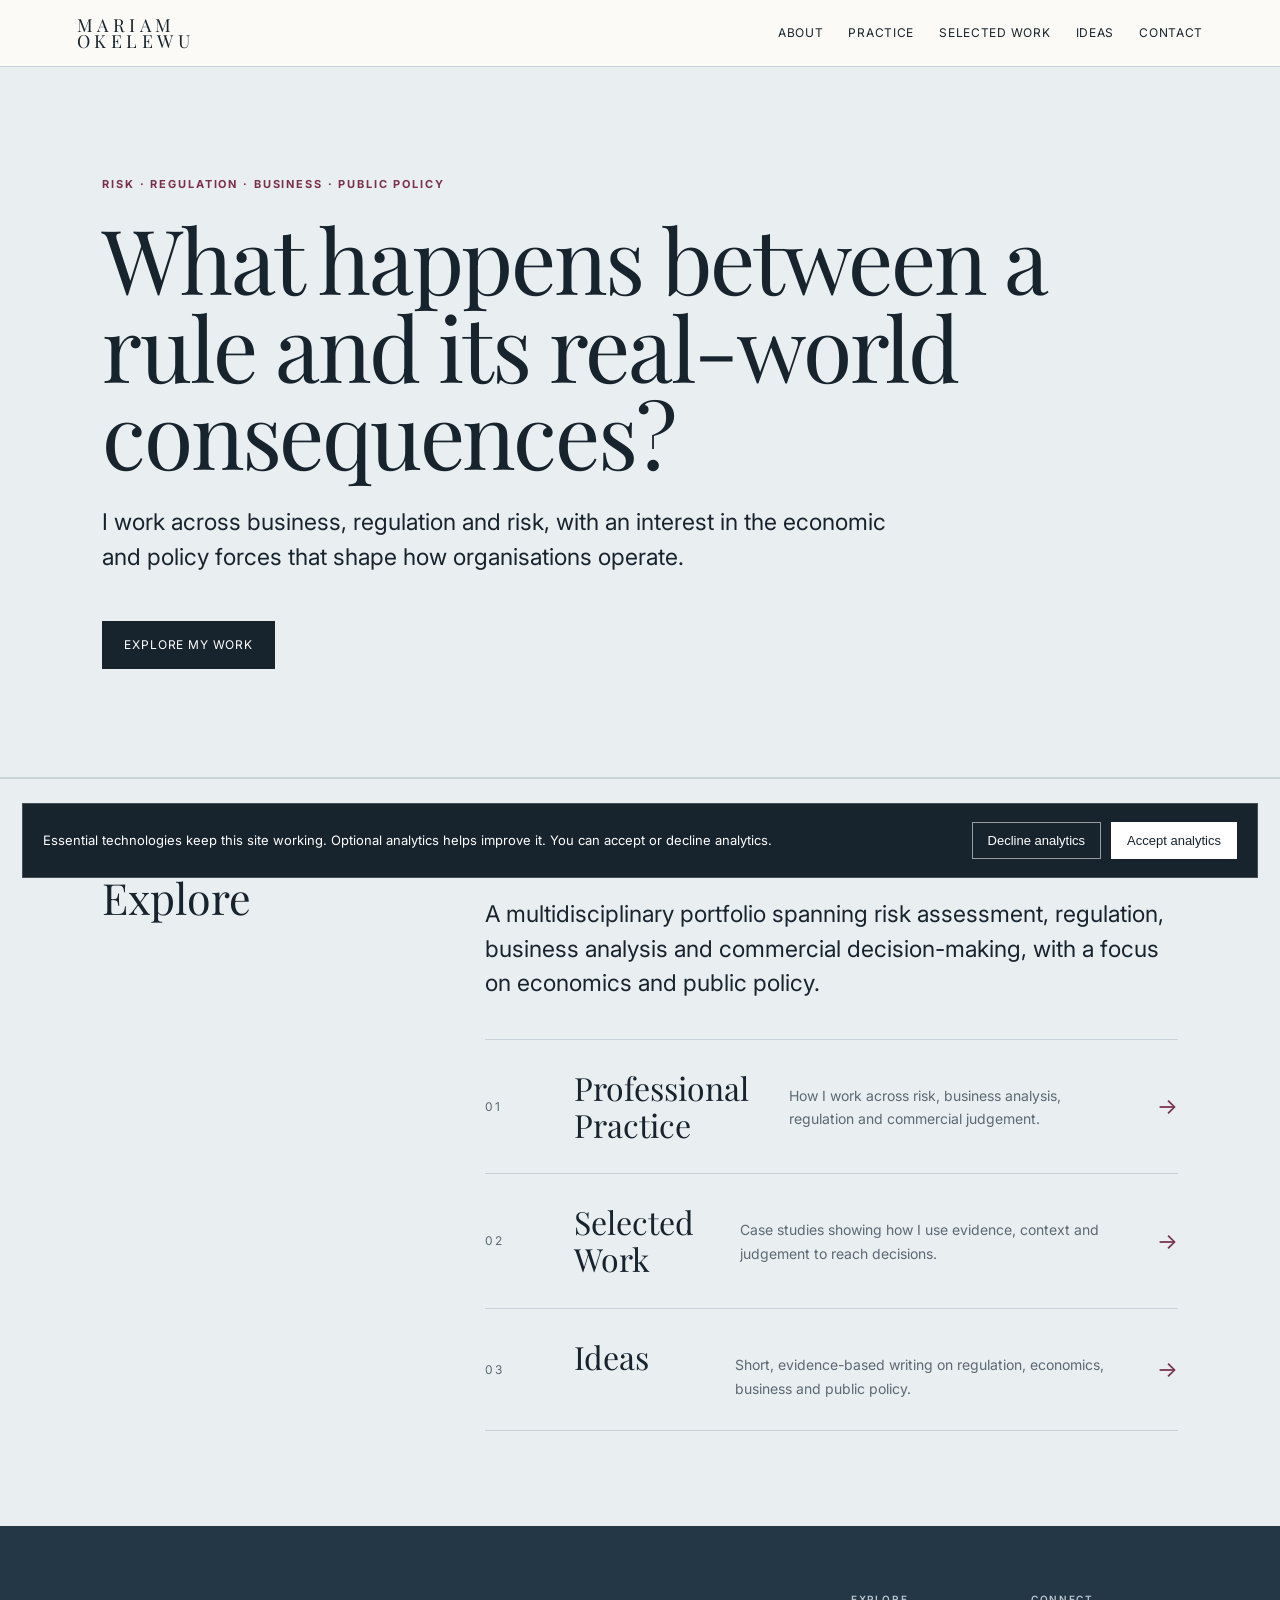
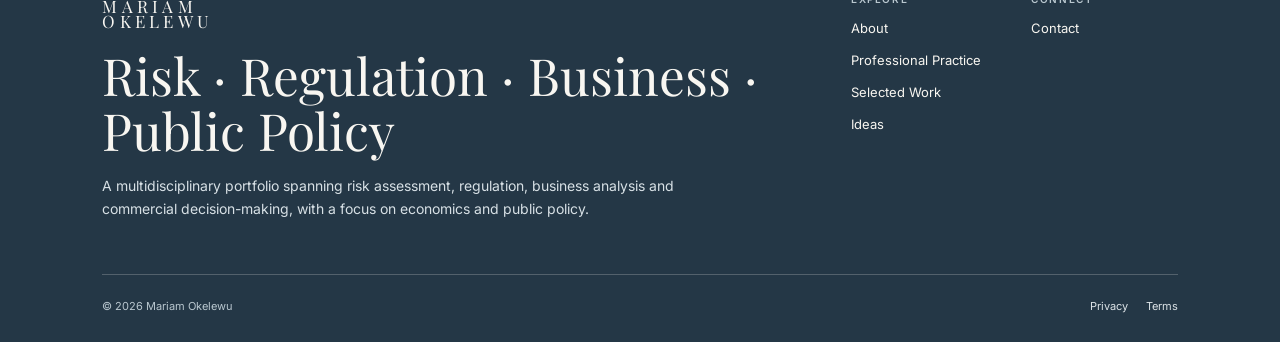
==== index.html @ d3489556 "Add files via upload" ====
<!doctype html><html lang="en"><head><meta charset="utf-8"><meta name="viewport" content="width=device-width,initial-scale=1"><title>Mariam Okelewu — Risk · Regulation · Business · Public Policy</title><meta name="description" content="Professional portfolio across risk, regulation, business analysis and public policy."><meta property="og:title" content="Mariam Okelewu — Risk · Regulation · Business · Public Policy"><meta property="og:description" content="Professional portfolio across risk, regulation, business analysis and public policy."><meta name="twitter:card" content="summary"><link rel="icon" href="favicon.svg" type="image/svg+xml"><link rel="preconnect" href="https://fonts.googleapis.com"><link rel="preconnect" href="https://fonts.gstatic.com" crossorigin><link href="https://fonts.googleapis.com/css2?family=Inter:wght@400;500;600;700&family=Playfair+Display:wght@400;500&display=swap" rel="stylesheet"><link rel="stylesheet" href="styles.css?v=5.2.3"></head><body><nav class="nav"><a class="logo" href="index.html">MARIAM OKELEWU</a><button class="menu-toggle" type="button" aria-expanded="false" aria-controls="site-menu">Menu</button><div class="links" id="site-menu"><a href="about.html">About</a><a href="practice.html">Practice</a><a href="work.html">Selected Work</a><a href="ideas.html">Ideas</a><a href="contact.html">Contact</a></div></nav><header class="hero"><div class="hero-inner"><div class="kicker">Risk · Regulation · Business · Public Policy</div><h1>What happens between a rule and its real-world consequences?</h1><p>I work across business, regulation and risk, with an interest in the economic and policy forces that shape how organisations operate.</p><a class="button" href="about.html">Explore my work</a></div></header><section><div class="section-grid"><div><h2>Explore</h2></div><div><p class="intro">A multidisciplinary portfolio spanning risk assessment, regulation, business analysis and commercial decision-making, with a focus on economics and public policy.</p><div class="editorial-links">
<a class="editorial-link" href="practice.html"><span class="editorial-number">01</span><span class="editorial-main"><span class="editorial-title">Professional Practice</span><span class="editorial-desc">How I work across risk, business analysis, regulation and commercial judgement.</span></span><span class="editorial-arrow">→</span></a>
<a class="editorial-link" href="work.html"><span class="editorial-number">02</span><span class="editorial-main"><span class="editorial-title">Selected Work</span><span class="editorial-desc">Case studies showing how I use evidence, context and judgement to reach decisions.</span></span><span class="editorial-arrow">→</span></a>
<a class="editorial-link" href="ideas.html"><span class="editorial-number">03</span><span class="editorial-main"><span class="editorial-title">Ideas</span><span class="editorial-desc">Short, evidence-based writing on regulation, economics, business and public policy.</span></span><span class="editorial-arrow">→</span></a>
</div></div></div></section><footer>
  <div class="footer-inner">
    <div class="footer-top">
      <div class="footer-primary">
        <div class="footer-kicker">Mariam Okelewu</div>
        <h2 class="footer-title">Risk · Regulation · Business · Public Policy</h2>
        <p class="footer-copy">A multidisciplinary portfolio spanning risk assessment, regulation, business analysis and commercial decision-making, with a focus on economics and public policy.</p>
      </div>
      <div class="footer-nav">
        <div>
          <span class="footer-label">Explore</span>
          <div class="footer-links">
            <a href="about.html">About</a>
            <a href="practice.html">Professional Practice</a>
            <a href="work.html">Selected Work</a>
            <a href="ideas.html">Ideas</a>
          </div>
        </div>
        <div>
          <span class="footer-label">Connect</span>
          <div class="footer-links">
            <a href="contact.html">Contact</a>
          </div>
        </div>
      </div>
    </div>
    <div class="footer-bottom">
      <span>© 2026 Mariam Okelewu</span>
      <div class="footer-bottom-links">
        <a href="privacy.html">Privacy</a>
        <a href="terms.html">Terms</a>
      </div>
    </div>
  </div>
</footer><div id="cookie-banner" class="cookie" role="dialog" aria-label="Cookie preferences"><p>Essential technologies keep this site working. Optional analytics helps improve it. You can accept or decline analytics.</p><div class="cookie-actions"><button class="decline" onclick="declineCookies()">Decline analytics</button><button class="accept" onclick="acceptCookies()">Accept analytics</button></div></div><script>(function(){const b=document.querySelector('.menu-toggle'),m=document.getElementById('site-menu');if(!b||!m)return;b.addEventListener('click',function(){const open=m.classList.toggle('open');b.setAttribute('aria-expanded',String(open));});m.querySelectorAll('a').forEach(function(a){a.addEventListener('click',function(){m.classList.remove('open');b.setAttribute('aria-expanded','false');});});})();</script><script>window.MARIAM_GA_ID='G-XXXXXXXXXX';(function(){const k='mariam_cookie_consent_v1',b=document.getElementById('cookie-banner');function load(){const id=window.MARIAM_GA_ID;if(!id||id==='G-XXXXXXXXXX')return;if(document.getElementById('ga-script'))return;const s=document.createElement('script');s.id='ga-script';s.async=true;s.src='https://www.googletagmanager.com/gtag/js?id='+encodeURIComponent(id);document.head.appendChild(s);window.dataLayer=window.dataLayer||[];function gtag(){dataLayer.push(arguments)}window.gtag=gtag;gtag('js',new Date());gtag('config',id,{anonymize_ip:true})}const c=localStorage.getItem(k);if(c==='accepted')load();if(!c&&b)b.classList.add('show');window.acceptCookies=function(){localStorage.setItem(k,'accepted');b?.classList.remove('show');load()};window.declineCookies=function(){localStorage.setItem(k,'declined');b?.classList.remove('show')}})();</script></body></html>
---- styles.css ----
*{box-sizing:border-box}
:root{
  --bg:#e9eef1;
  --surface:#fbfaf7;
  --surface-2:#f3f0eb;
  --ink:#17232d;
  --muted:#5c6973;
  --line:#c9d2d8;
  --burgundy:#7a3048;
  --blue:#36596e;
  --footer:#243746;
}
html{scroll-behavior:smooth}
body{margin:0;background:var(--bg);color:var(--ink);font:16px/1.68 Inter,Arial,Helvetica,sans-serif}
a{color:inherit}
:focus-visible{outline:2px solid var(--burgundy);outline-offset:4px}
.nav{
  position:sticky;top:0;z-index:50;
  background:rgba(251,250,247,.97);
  border-bottom:1px solid var(--line);
  padding:17px 6vw;
  display:flex;justify-content:space-between;align-items:center;gap:28px
}
.logo{
  display:inline-flex;flex-direction:column;justify-content:center;
  font:400 18px/.9 "Playfair Display",Georgia,"Times New Roman",serif;
  letter-spacing:.25em;text-transform:uppercase;text-decoration:none;
  max-width:170px
}
.links{display:flex;gap:25px;flex-wrap:wrap;justify-content:flex-end;align-items:center}
.links a{font-size:12px;text-decoration:none;letter-spacing:.06em;text-transform:uppercase}
.links a:hover{color:var(--burgundy)}
.menu-toggle{
  display:none;background:none;border:0;color:var(--ink);
  font:700 12px/1 Arial,sans-serif;letter-spacing:.1em;
  text-transform:uppercase;padding:8px 0;cursor:pointer
}
.hero{
  min-height:76vh;padding:12vh 8vw;
  display:flex;align-items:center;border-bottom:1px solid var(--line)
}
.hero-inner{max-width:1050px}
.kicker,.tag{
  font-size:11px;text-transform:uppercase;letter-spacing:.17em;
  color:var(--burgundy);font-weight:700
}
h1,h2,h3{font-family:"Playfair Display",Georgia,"Times New Roman",serif;font-weight:400}
h1{
  font-size:clamp(50px,7vw,98px);line-height:.98;
  margin:20px 0 28px;letter-spacing:-.025em
}
h2{font-size:43px;margin:0;line-height:1.08}
h3{font-size:27px;margin:10px 0;line-height:1.2}
.hero p,.intro,.quote{
  font:clamp(18px,2vw,23px)/1.5 Inter,Arial,Helvetica,sans-serif;
  max-width:800px
}
.button{
  display:inline-block;margin-top:24px;background:var(--ink);color:#fff;
  padding:13px 21px;text-decoration:none;font-size:12px;
  letter-spacing:.07em;text-transform:uppercase;border:1px solid var(--ink)
}
.button:hover{background:var(--burgundy);border-color:var(--burgundy)}
section{padding:95px 8vw;border-top:1px solid var(--line)}
.section-grid{
  display:grid;grid-template-columns:minmax(180px,1fr) 2.25fr;
  gap:75px;max-width:1220px;margin:auto
}
.cards{margin-top:38px}
.card{
  display:block;background:transparent;border:0;border-top:1px solid var(--line);
  padding:28px 0;text-decoration:none;transition:padding .22s ease,background .22s ease
}
.card:last-child{border-bottom:1px solid var(--line)}
.card:hover{padding-left:12px;padding-right:12px;background:rgba(251,250,247,.58)}
.card span{font-size:11px;letter-spacing:.14em;color:var(--muted)}
.card h3{margin:9px 0 8px}
.card p{margin:0;max-width:720px;color:var(--muted)}
.case{border-top:1px solid var(--line);padding:30px 0}
.case:last-child{border-bottom:1px solid var(--line)}
.case h3{font-size:32px;margin:10px 0 9px}
.case p{max-width:800px}
.editorial-links{margin-top:38px}
.editorial-link{
  display:grid;grid-template-columns:64px 1fr 38px;align-items:center;gap:25px;
  padding:30px 0;border-top:1px solid var(--line);text-decoration:none;
  transition:padding .22s ease,background .22s ease
}
.editorial-link:last-child{border-bottom:1px solid var(--line)}
.editorial-link:hover{padding-left:12px;padding-right:12px;background:rgba(251,250,247,.58)}
.editorial-number{font:12px/1 Inter,Arial,sans-serif;letter-spacing:.14em;color:var(--muted)}
.editorial-main{display:flex;align-items:baseline;justify-content:space-between;gap:30px}
.editorial-title{font:32px/1.15 "Playfair Display",Georgia,"Times New Roman",serif;color:var(--ink)}
.editorial-desc{font-size:14px;color:var(--muted);max-width:380px}
.editorial-arrow{font-size:22px;color:var(--burgundy);text-align:right}
.page-hero{
  padding:110px 8vw 75px;max-width:1220px;margin:auto
}
.page-hero h1{font-size:clamp(48px,6vw,78px);max-width:1050px}
.page-content{max-width:1220px;margin:auto;padding:0 8vw 100px}
.prose{max-width:820px}
.prose h2{font-size:32px;margin-top:55px}
.quote{font-family:"Playfair Display",Georgia,"Times New Roman",serif}
.meta{color:var(--muted);font-size:14px}
.practice-intro{max-width:820px;margin-bottom:55px}
footer{margin-top:0;padding:68px 8vw 26px;background:var(--footer);color:#f8f6f1}
.footer-inner{max-width:1220px;margin:0 auto}
.footer-top{display:grid;grid-template-columns:minmax(0,1.35fr) minmax(250px,.65fr);gap:70px;padding-bottom:54px;border-bottom:1px solid rgba(248,246,241,.22)}
.footer-kicker{
  display:inline-flex;flex-direction:column;
  font:400 17px/.9 "Playfair Display",Georgia,"Times New Roman",serif;
  letter-spacing:.25em;text-transform:uppercase;
  color:#f8f6f1;max-width:180px
}
.footer-title{font:400 clamp(32px,4vw,52px)/1.08 "Playfair Display",Georgia,"Times New Roman",serif;margin:18px 0 16px;max-width:720px}
.footer-copy{max-width:600px;margin:0;color:#d7e0e5;font-size:14px;line-height:1.65}
.footer-nav{display:grid;grid-template-columns:1fr 1fr;gap:34px}
.footer-label{display:block;margin-bottom:14px;font:600 10px/1 Inter,Arial,sans-serif;letter-spacing:.16em;text-transform:uppercase;color:#b9c7cf}
.footer-links{display:flex;flex-direction:column;align-items:flex-start;gap:10px}
.footer-links a{font-size:13px;text-decoration:none;color:#f8f6f1}
.footer-links a:hover{color:#d9a5b3}
.footer-bottom{display:flex;justify-content:space-between;align-items:center;gap:25px;padding-top:22px;color:#b9c7cf;font-size:11px}
.footer-bottom-links{display:flex;gap:18px}
.footer-bottom a{color:#dce3e7;text-decoration:none}
.footer-bottom a:hover{color:#d9a5b3}
.form{max-width:720px}
label{display:block;font-size:12px;letter-spacing:.08em;text-transform:uppercase;margin:20px 0 7px}
input,textarea{
  width:100%;padding:14px;border:1px solid #bcc7ce;background:var(--surface);
  color:var(--ink);font:inherit;border-radius:0
}
textarea{min-height:160px}
.form-row{display:grid;grid-template-columns:1fr 1fr;gap:18px}
.visually-hidden{position:absolute!important;width:1px;height:1px;overflow:hidden;clip:rect(0,0,0,0)}
.cookie{
  position:fixed;left:22px;right:22px;bottom:22px;z-index:100;
  background:var(--ink);color:#fff;padding:18px 20px;display:none;
  border:1px solid rgba(255,255,255,.2)
}
.cookie.show{display:flex;align-items:center;justify-content:space-between;gap:25px}
.cookie p{margin:0;font-size:13px}
.cookie-actions{display:flex;gap:10px;flex-shrink:0}
.cookie button{padding:10px 15px;cursor:pointer;font:13px Arial,sans-serif}
.accept{background:#fff;color:var(--ink);border:1px solid #fff}
.decline{background:transparent;color:#fff;border:1px solid rgba(255,255,255,.55)}

@media(max-width:800px){
  .nav{padding:15px 5vw}
  .logo{font-size:14px;line-height:.92;letter-spacing:.19em;max-width:125px}
  .menu-toggle{display:block}
  .links{
    display:none;position:absolute;left:0;right:0;top:100%;
    background:var(--surface);border-bottom:1px solid var(--line);
    padding:12px 5vw 18px;gap:0;flex-direction:column;align-items:stretch
  }
  .links.open{display:flex}
  .links a{font-size:12px;padding:13px 0;border-bottom:1px solid var(--line)}
  .links a:last-child{border-bottom:0}
  .hero{min-height:72vh;padding:78px 7vw 72px}
  .section-grid{grid-template-columns:1fr;gap:30px}
  .cards{margin-top:30px}
  .card{padding:25px 0}
  .card:hover{padding-left:0;padding-right:0;background:transparent}
  .editorial-link{grid-template-columns:42px 1fr;gap:16px;padding:25px 0}
  .editorial-main{display:block}
  .editorial-title{font-size:28px;display:block;margin-bottom:9px}
  .editorial-desc{font-size:14px;max-width:100%}
  .editorial-arrow{grid-column:2;text-align:left;margin-top:-8px}
  .page-hero{padding:78px 7vw 50px}
  .page-content{padding:0 7vw 80px}
  .page-hero h1{font-size:clamp(43px,12vw,66px)}
  .prose h2{font-size:29px}
  .case h3{font-size:29px}
  .form-row{grid-template-columns:1fr}
  .footer-top{grid-template-columns:1fr;gap:42px;padding-bottom:42px}
  .footer-kicker{font-size:14px;letter-spacing:.18em;max-width:135px}
  .footer-nav{grid-template-columns:1fr 1fr;gap:28px}
  .footer-bottom{align-items:flex-start;flex-direction:column;gap:12px}
  .footer-bottom-links{gap:16px}
  .cookie{left:12px;right:12px;bottom:12px}
  .cookie.show{flex-direction:column;align-items:flex-start}
  .cookie-actions{width:100%}
  .cookie button{flex:1}
}
@media(min-width:801px) and (max-width:1100px){
  .nav{padding-left:5vw;padding-right:5vw}
  .links{gap:18px}
  .section-grid{gap:45px}
  .editorial-main{display:block}
  .editorial-desc{margin-top:8px}
}
@media(prefers-reduced-motion:reduce){
  html{scroll-behavior:auto}
  .card,.editorial-link{transition:none}
  .card:hover,.editorial-link:hover{padding-left:0;padding-right:0}
}
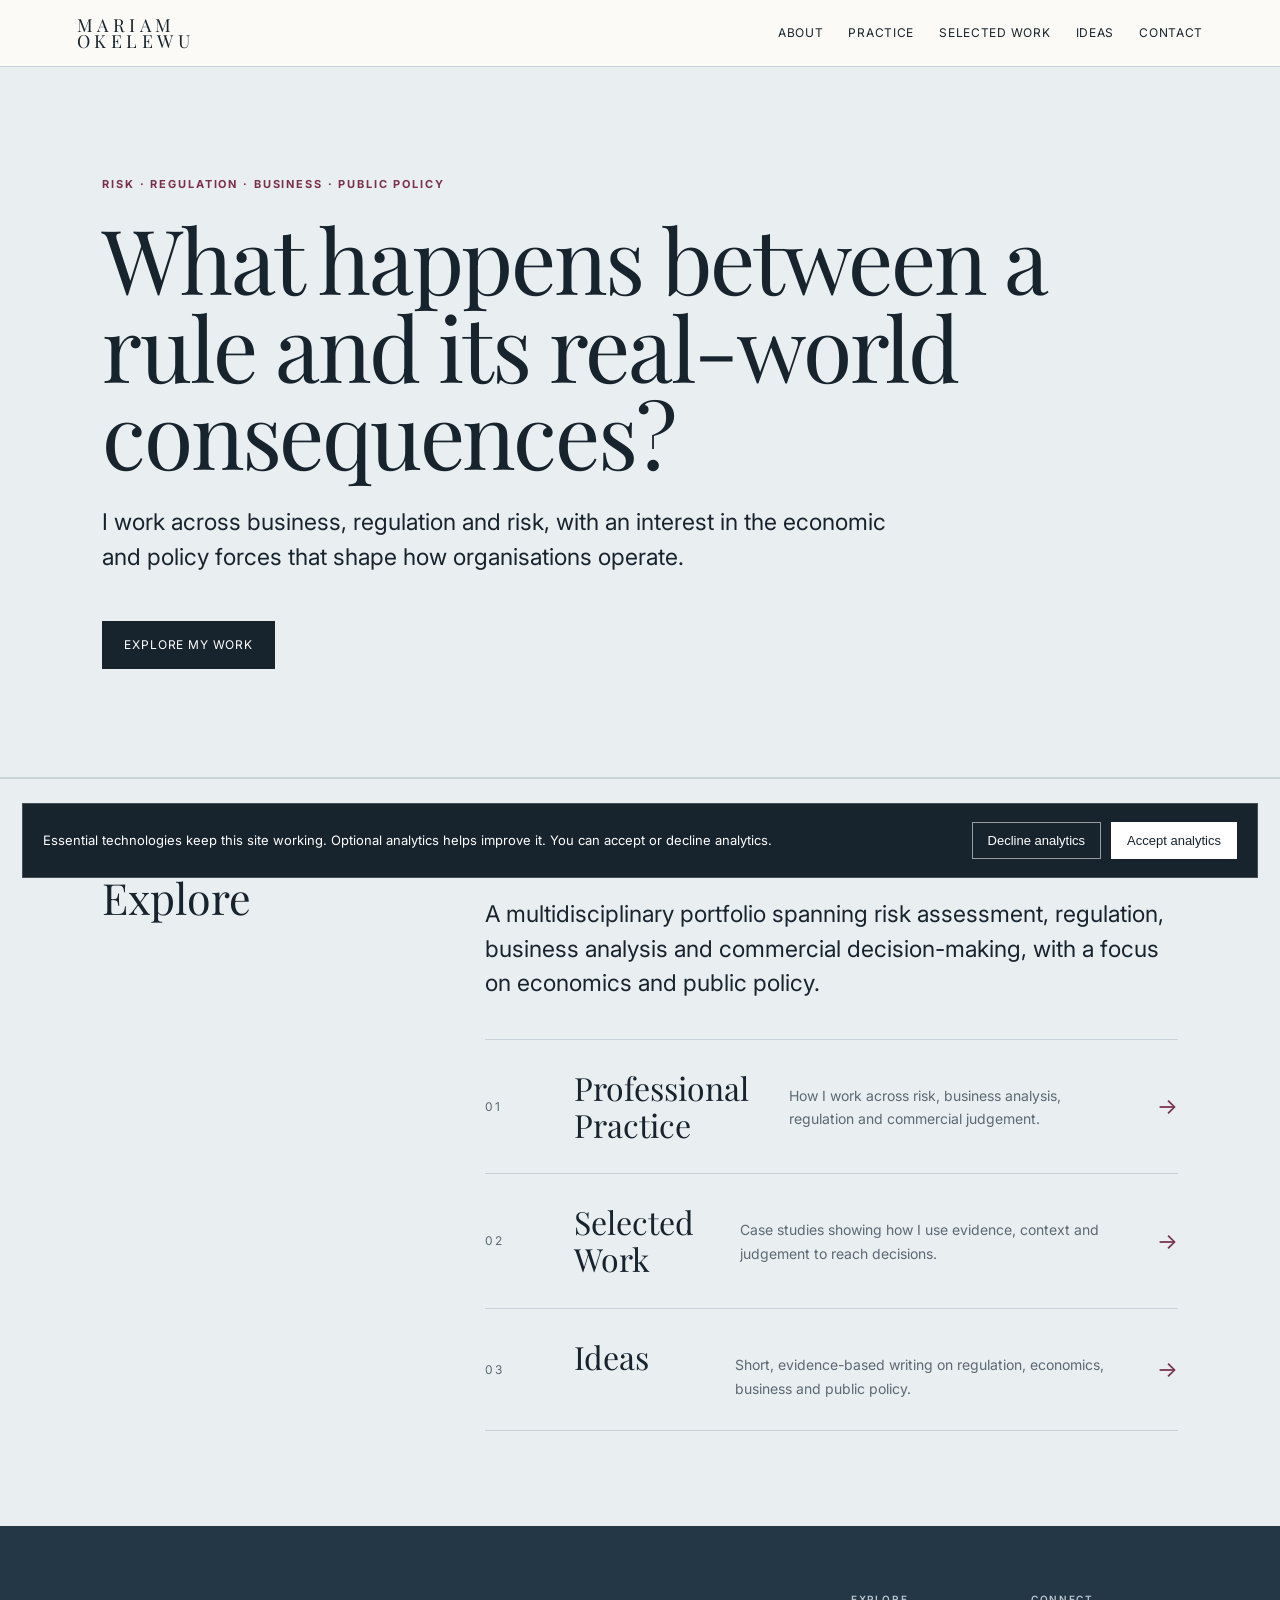
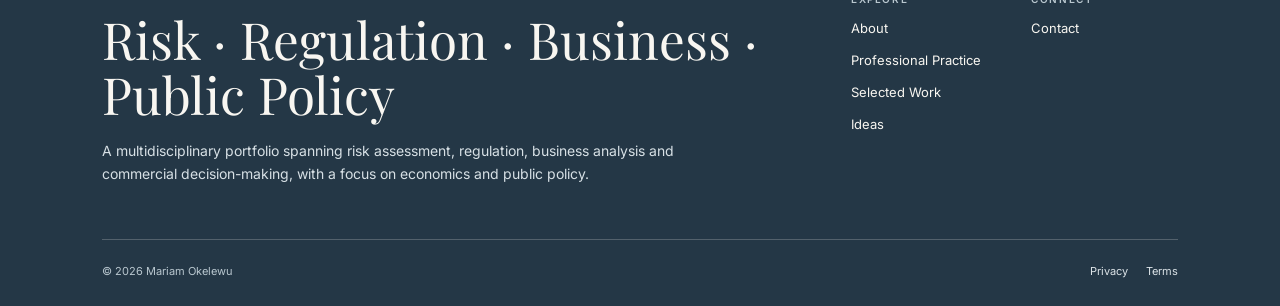
==== commit 5041d52f: "Add files via upload" ====
--- a/index.html
+++ b/index.html
@@ -1,4 +1,4 @@
-<!doctype html><html lang="en"><head><meta charset="utf-8"><meta name="viewport" content="width=device-width,initial-scale=1"><title>Mariam Okelewu — Risk · Regulation · Business · Public Policy</title><meta name="description" content="Professional portfolio across risk, regulation, business analysis and public policy."><meta property="og:title" content="Mariam Okelewu — Risk · Regulation · Business · Public Policy"><meta property="og:description" content="Professional portfolio across risk, regulation, business analysis and public policy."><meta name="twitter:card" content="summary"><link rel="icon" href="favicon.svg" type="image/svg+xml"><link rel="preconnect" href="https://fonts.googleapis.com"><link rel="preconnect" href="https://fonts.gstatic.com" crossorigin><link href="https://fonts.googleapis.com/css2?family=Inter:wght@400;500;600;700&family=Playfair+Display:wght@400;500&display=swap" rel="stylesheet"><link rel="stylesheet" href="styles.css?v=5.2.3"></head><body><nav class="nav"><a class="logo" href="index.html">MARIAM OKELEWU</a><button class="menu-toggle" type="button" aria-expanded="false" aria-controls="site-menu">Menu</button><div class="links" id="site-menu"><a href="about.html">About</a><a href="practice.html">Practice</a><a href="work.html">Selected Work</a><a href="ideas.html">Ideas</a><a href="contact.html">Contact</a></div></nav><header class="hero"><div class="hero-inner"><div class="kicker">Risk · Regulation · Business · Public Policy</div><h1>What happens between a rule and its real-world consequences?</h1><p>I work across business, regulation and risk, with an interest in the economic and policy forces that shape how organisations operate.</p><a class="button" href="about.html">Explore my work</a></div></header><section><div class="section-grid"><div><h2>Explore</h2></div><div><p class="intro">A multidisciplinary portfolio spanning risk assessment, regulation, business analysis and commercial decision-making, with a focus on economics and public policy.</p><div class="editorial-links">
+<!doctype html><html lang="en"><head><meta charset="utf-8"><meta name="viewport" content="width=device-width,initial-scale=1"><title>Mariam Okelewu — Risk · Regulation · Business · Public Policy</title><meta name="description" content="Professional portfolio across risk, regulation, business analysis and public policy."><meta property="og:title" content="Mariam Okelewu — Risk · Regulation · Business · Public Policy"><meta property="og:description" content="Professional portfolio across risk, regulation, business analysis and public policy."><meta property="og:type" content="website"><meta property="og:url" content="https://mariamokelewu.github.io/"><meta name="twitter:card" content="summary"><meta name="twitter:title" content="Mariam Okelewu — Risk · Regulation · Business · Public Policy"><meta name="twitter:description" content="Professional portfolio across risk, regulation, business analysis and public policy."><link rel="canonical" href="https://mariamokelewu.github.io/"><meta name="theme-color" content="#fbfaf7"><link rel="icon" href="favicon.svg" type="image/svg+xml"><link rel="preconnect" href="https://fonts.googleapis.com"><link rel="preconnect" href="https://fonts.gstatic.com" crossorigin><link href="https://fonts.googleapis.com/css2?family=Inter:wght@400;500;600;700&family=Playfair+Display:wght@400;500&display=swap" rel="stylesheet"><link rel="stylesheet" href="styles.css?v=5.3.1"><script type="application/ld+json">{"@context":"https://schema.org","@type":"Person","name":"Mariam Okelewu","url":"https://mariamokelewu.github.io/"}</script></head><body><a class="skip-link" href="#main-content">Skip to main content</a><nav class="nav"><a class="logo" href="index.html">MARIAM OKELEWU</a><button class="menu-toggle" type="button" aria-expanded="false" aria-controls="site-menu" aria-label="Open navigation menu"><span></span><span></span><span></span></button><div class="links" id="site-menu"><a href="about.html">About</a><a href="practice.html">Practice</a><a href="work.html">Selected Work</a><a href="ideas.html">Ideas</a><a href="contact.html">Contact</a></div></nav><header class="hero"><div class="hero-inner"><div class="kicker">Risk · Regulation · Business · Public Policy</div><h1>What happens between a rule and its real-world consequences?</h1><p>I work across business, regulation and risk, with an interest in the economic and policy forces that shape how organisations operate.</p><a class="button" href="about.html">Explore my work</a></div></header><section><div class="section-grid"><div><h2>Explore</h2></div><div><p class="intro">A multidisciplinary portfolio spanning risk assessment, regulation, business analysis and commercial decision-making, with a focus on economics and public policy.</p><div class="editorial-links">
 <a class="editorial-link" href="practice.html"><span class="editorial-number">01</span><span class="editorial-main"><span class="editorial-title">Professional Practice</span><span class="editorial-desc">How I work across risk, business analysis, regulation and commercial judgement.</span></span><span class="editorial-arrow">→</span></a>
 <a class="editorial-link" href="work.html"><span class="editorial-number">02</span><span class="editorial-main"><span class="editorial-title">Selected Work</span><span class="editorial-desc">Case studies showing how I use evidence, context and judgement to reach decisions.</span></span><span class="editorial-arrow">→</span></a>
 <a class="editorial-link" href="ideas.html"><span class="editorial-number">03</span><span class="editorial-main"><span class="editorial-title">Ideas</span><span class="editorial-desc">Short, evidence-based writing on regulation, economics, business and public policy.</span></span><span class="editorial-arrow">→</span></a>
@@ -6,7 +6,7 @@
   <div class="footer-inner">
     <div class="footer-top">
       <div class="footer-primary">
-        <div class="footer-kicker">Mariam Okelewu</div>
+        
         <h2 class="footer-title">Risk · Regulation · Business · Public Policy</h2>
         <p class="footer-copy">A multidisciplinary portfolio spanning risk assessment, regulation, business analysis and commercial decision-making, with a focus on economics and public policy.</p>
       </div>
@@ -36,4 +36,4 @@
       </div>
     </div>
   </div>
-</footer><div id="cookie-banner" class="cookie" role="dialog" aria-label="Cookie preferences"><p>Essential technologies keep this site working. Optional analytics helps improve it. You can accept or decline analytics.</p><div class="cookie-actions"><button class="decline" onclick="declineCookies()">Decline analytics</button><button class="accept" onclick="acceptCookies()">Accept analytics</button></div></div><script>(function(){const b=document.querySelector('.menu-toggle'),m=document.getElementById('site-menu');if(!b||!m)return;b.addEventListener('click',function(){const open=m.classList.toggle('open');b.setAttribute('aria-expanded',String(open));});m.querySelectorAll('a').forEach(function(a){a.addEventListener('click',function(){m.classList.remove('open');b.setAttribute('aria-expanded','false');});});})();</script><script>window.MARIAM_GA_ID='G-XXXXXXXXXX';(function(){const k='mariam_cookie_consent_v1',b=document.getElementById('cookie-banner');function load(){const id=window.MARIAM_GA_ID;if(!id||id==='G-XXXXXXXXXX')return;if(document.getElementById('ga-script'))return;const s=document.createElement('script');s.id='ga-script';s.async=true;s.src='https://www.googletagmanager.com/gtag/js?id='+encodeURIComponent(id);document.head.appendChild(s);window.dataLayer=window.dataLayer||[];function gtag(){dataLayer.push(arguments)}window.gtag=gtag;gtag('js',new Date());gtag('config',id,{anonymize_ip:true})}const c=localStorage.getItem(k);if(c==='accepted')load();if(!c&&b)b.classList.add('show');window.acceptCookies=function(){localStorage.setItem(k,'accepted');b?.classList.remove('show');load()};window.declineCookies=function(){localStorage.setItem(k,'declined');b?.classList.remove('show')}})();</script></body></html>+</footer><div id="cookie-banner" class="cookie" role="region" aria-label="Analytics preferences" aria-live="polite"><p>Essential technologies keep this site working. Optional analytics helps improve it. You can accept or decline analytics.</p><div class="cookie-actions"><button class="decline" type="button" onclick="declineCookies()">Decline analytics</button><button class="accept" type="button" onclick="acceptCookies()">Accept analytics</button></div></div><script>(function(){const b=document.querySelector('.menu-toggle'),m=document.getElementById('site-menu');if(!b||!m)return;b.addEventListener('click',function(){const open=m.classList.toggle('open');b.setAttribute('aria-expanded',String(open));b.setAttribute('aria-label',open?'Close navigation menu':'Open navigation menu');});m.querySelectorAll('a').forEach(function(a){a.addEventListener('click',function(){m.classList.remove('open');b.setAttribute('aria-expanded','false');b.setAttribute('aria-label','Open navigation menu');});});})();</script><script>window.MARIAM_GA_ID='G-XXXXXXXXXX';(function(){const k='mariam_cookie_consent_v1',b=document.getElementById('cookie-banner');function load(){const id=window.MARIAM_GA_ID;if(!id||id==='G-XXXXXXXXXX')return;if(document.getElementById('ga-script'))return;const s=document.createElement('script');s.id='ga-script';s.async=true;s.src='https://www.googletagmanager.com/gtag/js?id='+encodeURIComponent(id);document.head.appendChild(s);window.dataLayer=window.dataLayer||[];function gtag(){dataLayer.push(arguments)}window.gtag=gtag;gtag('js',new Date());gtag('config',id,{anonymize_ip:true})}const c=localStorage.getItem(k);if(c==='accepted')load();if(!c&&b)b.classList.add('show');window.acceptCookies=function(){localStorage.setItem(k,'accepted');b?.classList.remove('show');load()};window.declineCookies=function(){localStorage.setItem(k,'declined');b?.classList.remove('show')}})();</script></body></html>
--- a/styles.css
+++ b/styles.css
@@ -14,6 +14,11 @@
 body{margin:0;background:var(--bg);color:var(--ink);font:16px/1.68 Inter,Arial,Helvetica,sans-serif}
 a{color:inherit}
 :focus-visible{outline:2px solid var(--burgundy);outline-offset:4px}
+.skip-link{position:fixed;left:16px;top:12px;z-index:200;padding:10px 14px;background:var(--ink);color:#fff;text-decoration:none;transform:translateY(-160%);transition:transform .15s ease}
+.skip-link:focus{transform:translateY(0)}
+.form-note{max-width:720px;color:var(--muted);font-size:13px;line-height:1.6;margin:0 0 22px}
+input:focus-visible,textarea:focus-visible,.cookie button:focus-visible,.menu-toggle:focus-visible{outline:3px solid var(--burgundy);outline-offset:3px}
+
 .nav{
   position:sticky;top:0;z-index:50;
   background:rgba(251,250,247,.97);
@@ -31,10 +36,15 @@
 .links a{font-size:12px;text-decoration:none;letter-spacing:.06em;text-transform:uppercase}
 .links a:hover{color:var(--burgundy)}
 .menu-toggle{
-  display:none;background:none;border:0;color:var(--ink);
-  font:700 12px/1 Arial,sans-serif;letter-spacing:.1em;
-  text-transform:uppercase;padding:8px 0;cursor:pointer
-}
+  display:none;width:34px;height:30px;padding:5px 2px;
+  background:none;border:0;color:var(--ink);cursor:pointer;
+  flex-direction:column;justify-content:center;align-items:flex-end;gap:5px
+}
+.menu-toggle span{display:block;width:24px;height:1.5px;background:currentColor;transition:transform .18s ease,opacity .18s ease,width .18s ease}
+.menu-toggle span:nth-child(2){width:18px}
+.menu-toggle[aria-expanded="true"] span:nth-child(1){transform:translateY(6.5px) rotate(45deg)}
+.menu-toggle[aria-expanded="true"] span:nth-child(2){opacity:0;width:24px}
+.menu-toggle[aria-expanded="true"] span:nth-child(3){transform:translateY(-6.5px) rotate(-45deg)}
 .hero{
   min-height:76vh;padding:12vh 8vw;
   display:flex;align-items:center;border-bottom:1px solid var(--line)
@@ -144,10 +154,10 @@
 .accept{background:#fff;color:var(--ink);border:1px solid #fff}
 .decline{background:transparent;color:#fff;border:1px solid rgba(255,255,255,.55)}
 
-@media(max-width:800px){
+@media(max-width:1100px){
   .nav{padding:15px 5vw}
   .logo{font-size:14px;line-height:.92;letter-spacing:.19em;max-width:125px}
-  .menu-toggle{display:block}
+  .menu-toggle{display:flex}
   .links{
     display:none;position:absolute;left:0;right:0;top:100%;
     background:var(--surface);border-bottom:1px solid var(--line);
@@ -183,14 +193,14 @@
   .cookie button{flex:1}
 }
 @media(min-width:801px) and (max-width:1100px){
-  .nav{padding-left:5vw;padding-right:5vw}
-  .links{gap:18px}
   .section-grid{gap:45px}
   .editorial-main{display:block}
-  .editorial-desc{margin-top:8px}
+  .editorial-title{display:block;margin-bottom:9px}
+  .editorial-desc{display:block;margin-top:0;max-width:520px}
 }
 @media(prefers-reduced-motion:reduce){
   html{scroll-behavior:auto}
+  .skip-link{transition:none}
   .card,.editorial-link{transition:none}
   .card:hover,.editorial-link:hover{padding-left:0;padding-right:0}
 }
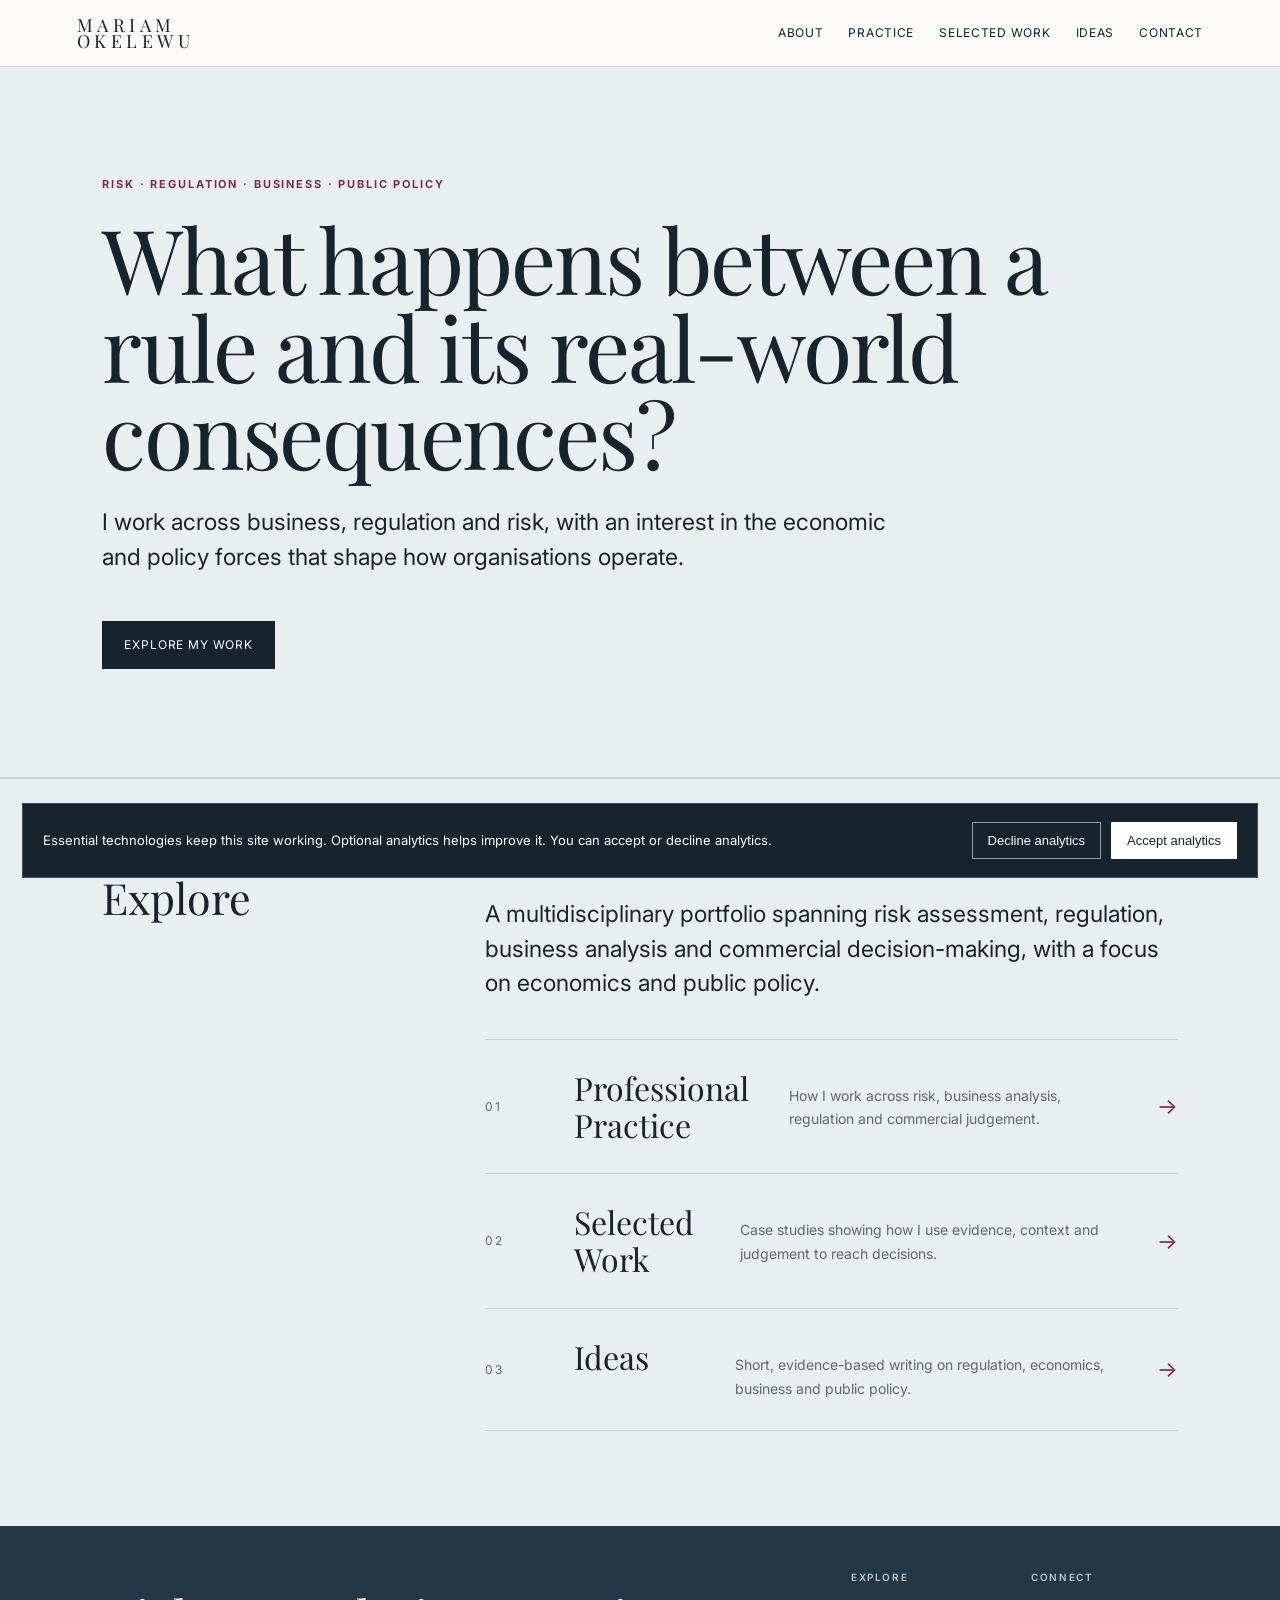
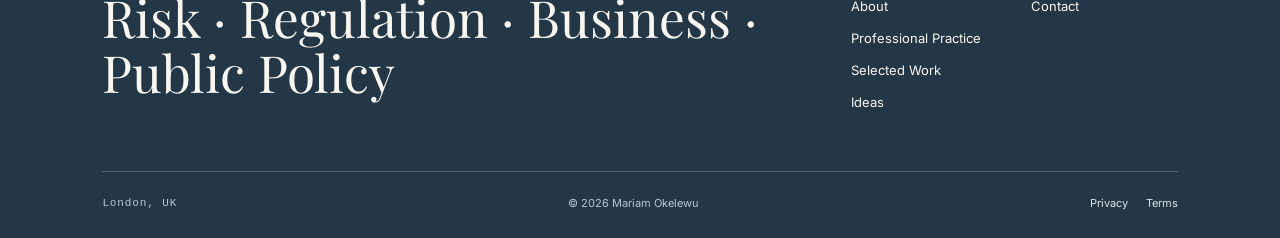
==== commit 5772c47e: "Update portfolio to v5.3.6" ====
--- a/index.html
+++ b/index.html
@@ -8,7 +8,6 @@
       <div class="footer-primary">
         
         <h2 class="footer-title">Risk · Regulation · Business · Public Policy</h2>
-        <p class="footer-copy">A multidisciplinary portfolio spanning risk assessment, regulation, business analysis and commercial decision-making, with a focus on economics and public policy.</p>
       </div>
       <div class="footer-nav">
         <div>
@@ -29,7 +28,7 @@
       </div>
     </div>
     <div class="footer-bottom">
-      <span>© 2026 Mariam Okelewu</span>
+      <span class="footer-location">London, UK</span><span>© 2026 Mariam Okelewu</span>
       <div class="footer-bottom-links">
         <a href="privacy.html">Privacy</a>
         <a href="terms.html">Terms</a>
--- a/styles.css
+++ b/styles.css
@@ -113,7 +113,7 @@
 .quote{font-family:"Playfair Display",Georgia,"Times New Roman",serif}
 .meta{color:var(--muted);font-size:14px}
 .practice-intro{max-width:820px;margin-bottom:55px}
-footer{margin-top:0;padding:68px 8vw 26px;background:var(--footer);color:#f8f6f1}
+footer{margin-top:0;padding:46px 8vw 26px;background:var(--footer);color:#f8f6f1}
 .footer-inner{max-width:1220px;margin:0 auto}
 .footer-top{display:grid;grid-template-columns:minmax(0,1.35fr) minmax(250px,.65fr);gap:70px;padding-bottom:54px;border-bottom:1px solid rgba(248,246,241,.22)}
 .footer-kicker{
@@ -204,3 +204,8 @@
   .card,.editorial-link{transition:none}
   .card:hover,.editorial-link:hover{padding-left:0;padding-right:0}
 }
+
+/* Quiet location and local-time detail */
+.footer-location{font-family:ui-monospace,SFMono-Regular,Menlo,Consolas,monospace;letter-spacing:.08em;color:#b9c7cf;white-space:nowrap}
+.footer-bottom{flex-wrap:wrap}
+@media(max-width:600px){.footer-bottom{align-items:flex-start;gap:14px}.footer-location{width:100%;order:0}.footer-bottom>span:not(.footer-location){order:1}.footer-bottom-links{order:2}}
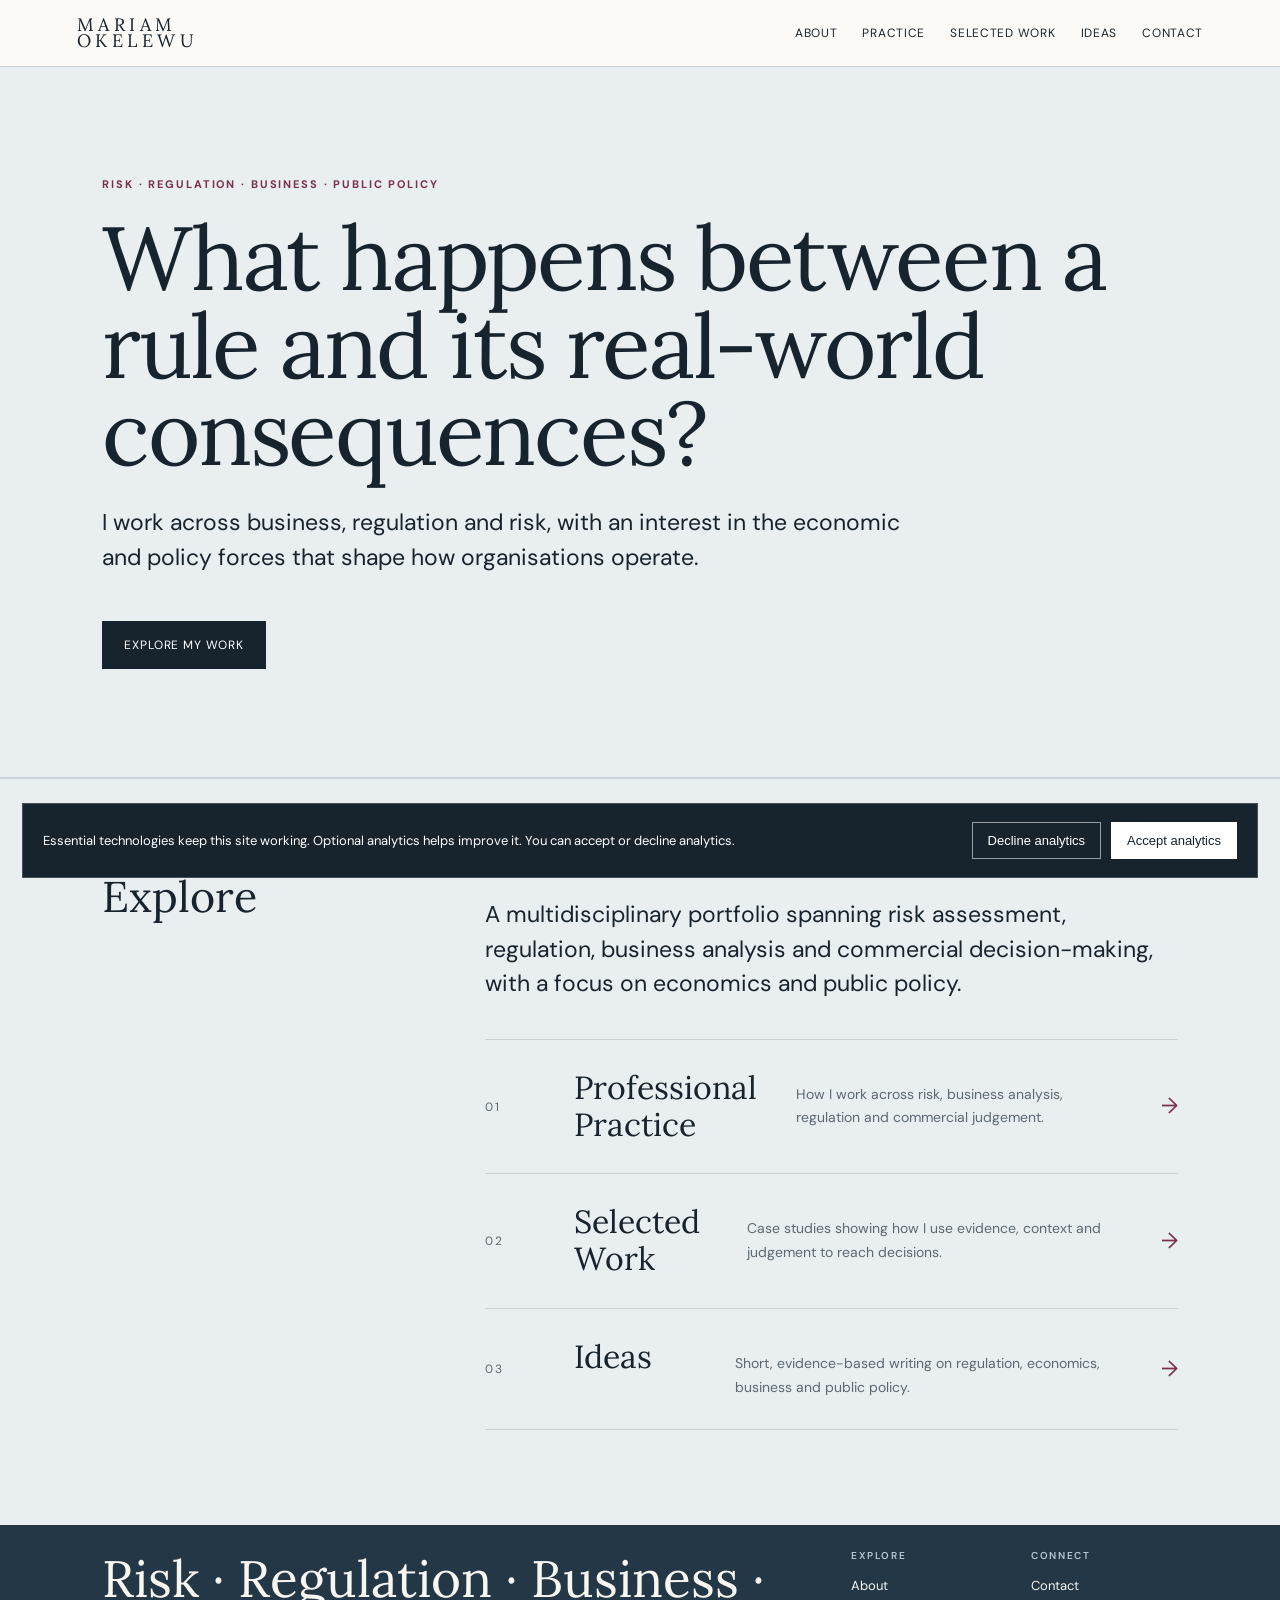
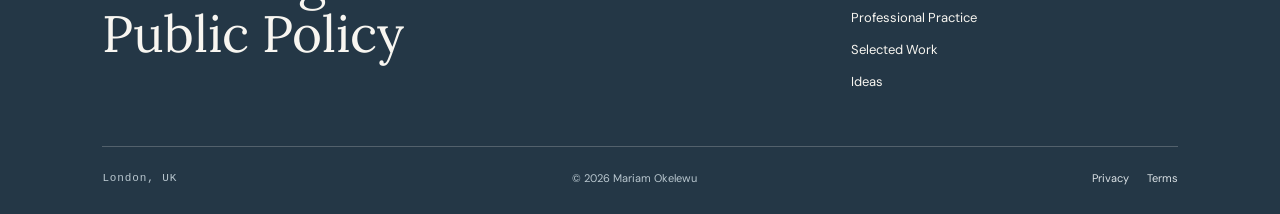
==== commit 2c3bde53: "Add files via upload" ====
--- a/index.html
+++ b/index.html
@@ -1,4 +1,4 @@
-<!doctype html><html lang="en"><head><meta charset="utf-8"><meta name="viewport" content="width=device-width,initial-scale=1"><title>Mariam Okelewu — Risk · Regulation · Business · Public Policy</title><meta name="description" content="Professional portfolio across risk, regulation, business analysis and public policy."><meta property="og:title" content="Mariam Okelewu — Risk · Regulation · Business · Public Policy"><meta property="og:description" content="Professional portfolio across risk, regulation, business analysis and public policy."><meta property="og:type" content="website"><meta property="og:url" content="https://mariamokelewu.github.io/"><meta name="twitter:card" content="summary"><meta name="twitter:title" content="Mariam Okelewu — Risk · Regulation · Business · Public Policy"><meta name="twitter:description" content="Professional portfolio across risk, regulation, business analysis and public policy."><link rel="canonical" href="https://mariamokelewu.github.io/"><meta name="theme-color" content="#fbfaf7"><link rel="icon" href="favicon.svg" type="image/svg+xml"><link rel="preconnect" href="https://fonts.googleapis.com"><link rel="preconnect" href="https://fonts.gstatic.com" crossorigin><link href="https://fonts.googleapis.com/css2?family=Inter:wght@400;500;600;700&family=Playfair+Display:wght@400;500&display=swap" rel="stylesheet"><link rel="stylesheet" href="styles.css?v=5.3.1"><script type="application/ld+json">{"@context":"https://schema.org","@type":"Person","name":"Mariam Okelewu","url":"https://mariamokelewu.github.io/"}</script></head><body><a class="skip-link" href="#main-content">Skip to main content</a><nav class="nav"><a class="logo" href="index.html">MARIAM OKELEWU</a><button class="menu-toggle" type="button" aria-expanded="false" aria-controls="site-menu" aria-label="Open navigation menu"><span></span><span></span><span></span></button><div class="links" id="site-menu"><a href="about.html">About</a><a href="practice.html">Practice</a><a href="work.html">Selected Work</a><a href="ideas.html">Ideas</a><a href="contact.html">Contact</a></div></nav><header class="hero"><div class="hero-inner"><div class="kicker">Risk · Regulation · Business · Public Policy</div><h1>What happens between a rule and its real-world consequences?</h1><p>I work across business, regulation and risk, with an interest in the economic and policy forces that shape how organisations operate.</p><a class="button" href="about.html">Explore my work</a></div></header><section><div class="section-grid"><div><h2>Explore</h2></div><div><p class="intro">A multidisciplinary portfolio spanning risk assessment, regulation, business analysis and commercial decision-making, with a focus on economics and public policy.</p><div class="editorial-links">
+<!doctype html><html lang="en"><head><meta charset="utf-8"><meta name="viewport" content="width=device-width,initial-scale=1"><title>Mariam Okelewu — Risk · Regulation · Business · Public Policy</title><meta name="description" content="Professional portfolio across risk, regulation, business analysis and public policy."><meta property="og:title" content="Mariam Okelewu — Risk · Regulation · Business · Public Policy"><meta property="og:description" content="Professional portfolio across risk, regulation, business analysis and public policy."><meta property="og:type" content="website"><meta property="og:url" content="https://mariamokelewu.github.io/"><meta name="twitter:card" content="summary"><meta name="twitter:title" content="Mariam Okelewu — Risk · Regulation · Business · Public Policy"><meta name="twitter:description" content="Professional portfolio across risk, regulation, business analysis and public policy."><link rel="canonical" href="https://mariamokelewu.github.io/"><meta name="theme-color" content="#fbfaf7"><link rel="icon" href="favicon.svg" type="image/svg+xml"><link rel="preconnect" href="https://fonts.googleapis.com"><link rel="preconnect" href="https://fonts.gstatic.com" crossorigin><link href="https://fonts.googleapis.com/css2?family=DM+Sans:wght@400;500;600;700&family=Lora:wght@400;500;600&display=swap" rel="stylesheet"><link rel="stylesheet" href="styles.css?v=5.3.8"><script type="application/ld+json">{"@context":"https://schema.org","@type":"Person","name":"Mariam Okelewu","url":"https://mariamokelewu.github.io/"}</script></head><body><a class="skip-link" href="#main-content">Skip to main content</a><nav class="nav"><a class="logo" href="index.html">MARIAM OKELEWU</a><button class="menu-toggle" type="button" aria-expanded="false" aria-controls="site-menu" aria-label="Open navigation menu"><span></span><span></span><span></span></button><div class="links" id="site-menu"><a href="about.html">About</a><a href="practice.html">Practice</a><a href="work.html">Selected Work</a><a href="ideas.html">Ideas</a><a href="contact.html">Contact</a></div></nav><header class="hero"><div class="hero-inner"><div class="kicker">Risk · Regulation · Business · Public Policy</div><h1>What happens between a rule and its real-world consequences?</h1><p>I work across business, regulation and risk, with an interest in the economic and policy forces that shape how organisations operate.</p><a class="button" href="about.html">Explore my work</a></div></header><section><div class="section-grid"><div><h2>Explore</h2></div><div><p class="intro">A multidisciplinary portfolio spanning risk assessment, regulation, business analysis and commercial decision-making, with a focus on economics and public policy.</p><div class="editorial-links">
 <a class="editorial-link" href="practice.html"><span class="editorial-number">01</span><span class="editorial-main"><span class="editorial-title">Professional Practice</span><span class="editorial-desc">How I work across risk, business analysis, regulation and commercial judgement.</span></span><span class="editorial-arrow">→</span></a>
 <a class="editorial-link" href="work.html"><span class="editorial-number">02</span><span class="editorial-main"><span class="editorial-title">Selected Work</span><span class="editorial-desc">Case studies showing how I use evidence, context and judgement to reach decisions.</span></span><span class="editorial-arrow">→</span></a>
 <a class="editorial-link" href="ideas.html"><span class="editorial-number">03</span><span class="editorial-main"><span class="editorial-title">Ideas</span><span class="editorial-desc">Short, evidence-based writing on regulation, economics, business and public policy.</span></span><span class="editorial-arrow">→</span></a>
--- a/styles.css
+++ b/styles.css
@@ -11,7 +11,7 @@
   --footer:#243746;
 }
 html{scroll-behavior:smooth}
-body{margin:0;background:var(--bg);color:var(--ink);font:16px/1.68 Inter,Arial,Helvetica,sans-serif}
+body{margin:0;background:var(--bg);color:var(--ink);font:16px/1.68 DM Sans,Arial,Helvetica,sans-serif}
 a{color:inherit}
 :focus-visible{outline:2px solid var(--burgundy);outline-offset:4px}
 .skip-link{position:fixed;left:16px;top:12px;z-index:200;padding:10px 14px;background:var(--ink);color:#fff;text-decoration:none;transform:translateY(-160%);transition:transform .15s ease}
@@ -28,7 +28,7 @@
 }
 .logo{
   display:inline-flex;flex-direction:column;justify-content:center;
-  font:400 18px/.9 "Playfair Display",Georgia,"Times New Roman",serif;
+  font:400 18px/.9 "Lora",Georgia,"Times New Roman",serif;
   letter-spacing:.25em;text-transform:uppercase;text-decoration:none;
   max-width:170px
 }
@@ -54,7 +54,7 @@
   font-size:11px;text-transform:uppercase;letter-spacing:.17em;
   color:var(--burgundy);font-weight:700
 }
-h1,h2,h3{font-family:"Playfair Display",Georgia,"Times New Roman",serif;font-weight:400}
+h1,h2,h3{font-family:"Lora",Georgia,"Times New Roman",serif;font-weight:400}
 h1{
   font-size:clamp(50px,7vw,98px);line-height:.98;
   margin:20px 0 28px;letter-spacing:-.025em
@@ -62,7 +62,7 @@
 h2{font-size:43px;margin:0;line-height:1.08}
 h3{font-size:27px;margin:10px 0;line-height:1.2}
 .hero p,.intro,.quote{
-  font:clamp(18px,2vw,23px)/1.5 Inter,Arial,Helvetica,sans-serif;
+  font:clamp(18px,2vw,23px)/1.5 DM Sans,Arial,Helvetica,sans-serif;
   max-width:800px
 }
 .button{
@@ -98,9 +98,9 @@
 }
 .editorial-link:last-child{border-bottom:1px solid var(--line)}
 .editorial-link:hover{padding-left:12px;padding-right:12px;background:rgba(251,250,247,.58)}
-.editorial-number{font:12px/1 Inter,Arial,sans-serif;letter-spacing:.14em;color:var(--muted)}
+.editorial-number{font:12px/1 DM Sans,Arial,sans-serif;letter-spacing:.14em;color:var(--muted)}
 .editorial-main{display:flex;align-items:baseline;justify-content:space-between;gap:30px}
-.editorial-title{font:32px/1.15 "Playfair Display",Georgia,"Times New Roman",serif;color:var(--ink)}
+.editorial-title{font:32px/1.15 "Lora",Georgia,"Times New Roman",serif;color:var(--ink)}
 .editorial-desc{font-size:14px;color:var(--muted);max-width:380px}
 .editorial-arrow{font-size:22px;color:var(--burgundy);text-align:right}
 .page-hero{
@@ -110,22 +110,22 @@
 .page-content{max-width:1220px;margin:auto;padding:0 8vw 100px}
 .prose{max-width:820px}
 .prose h2{font-size:32px;margin-top:55px}
-.quote{font-family:"Playfair Display",Georgia,"Times New Roman",serif}
+.quote{font-family:"Lora",Georgia,"Times New Roman",serif}
 .meta{color:var(--muted);font-size:14px}
 .practice-intro{max-width:820px;margin-bottom:55px}
-footer{margin-top:0;padding:46px 8vw 26px;background:var(--footer);color:#f8f6f1}
+footer{margin-top:0;padding:26px 8vw 26px;background:var(--footer);color:#f8f6f1}
 .footer-inner{max-width:1220px;margin:0 auto}
 .footer-top{display:grid;grid-template-columns:minmax(0,1.35fr) minmax(250px,.65fr);gap:70px;padding-bottom:54px;border-bottom:1px solid rgba(248,246,241,.22)}
 .footer-kicker{
   display:inline-flex;flex-direction:column;
-  font:400 17px/.9 "Playfair Display",Georgia,"Times New Roman",serif;
+  font:400 17px/.9 "Lora",Georgia,"Times New Roman",serif;
   letter-spacing:.25em;text-transform:uppercase;
   color:#f8f6f1;max-width:180px
 }
-.footer-title{font:400 clamp(32px,4vw,52px)/1.08 "Playfair Display",Georgia,"Times New Roman",serif;margin:18px 0 16px;max-width:720px}
+.footer-title{font:400 clamp(32px,4vw,52px)/1.08 "Lora",Georgia,"Times New Roman",serif;margin:0 0 16px;max-width:720px}
 .footer-copy{max-width:600px;margin:0;color:#d7e0e5;font-size:14px;line-height:1.65}
 .footer-nav{display:grid;grid-template-columns:1fr 1fr;gap:34px}
-.footer-label{display:block;margin-bottom:14px;font:600 10px/1 Inter,Arial,sans-serif;letter-spacing:.16em;text-transform:uppercase;color:#b9c7cf}
+.footer-label{display:block;margin-bottom:14px;font:600 10px/1 DM Sans,Arial,sans-serif;letter-spacing:.16em;text-transform:uppercase;color:#b9c7cf}
 .footer-links{display:flex;flex-direction:column;align-items:flex-start;gap:10px}
 .footer-links a{font-size:13px;text-decoration:none;color:#f8f6f1}
 .footer-links a:hover{color:#d9a5b3}
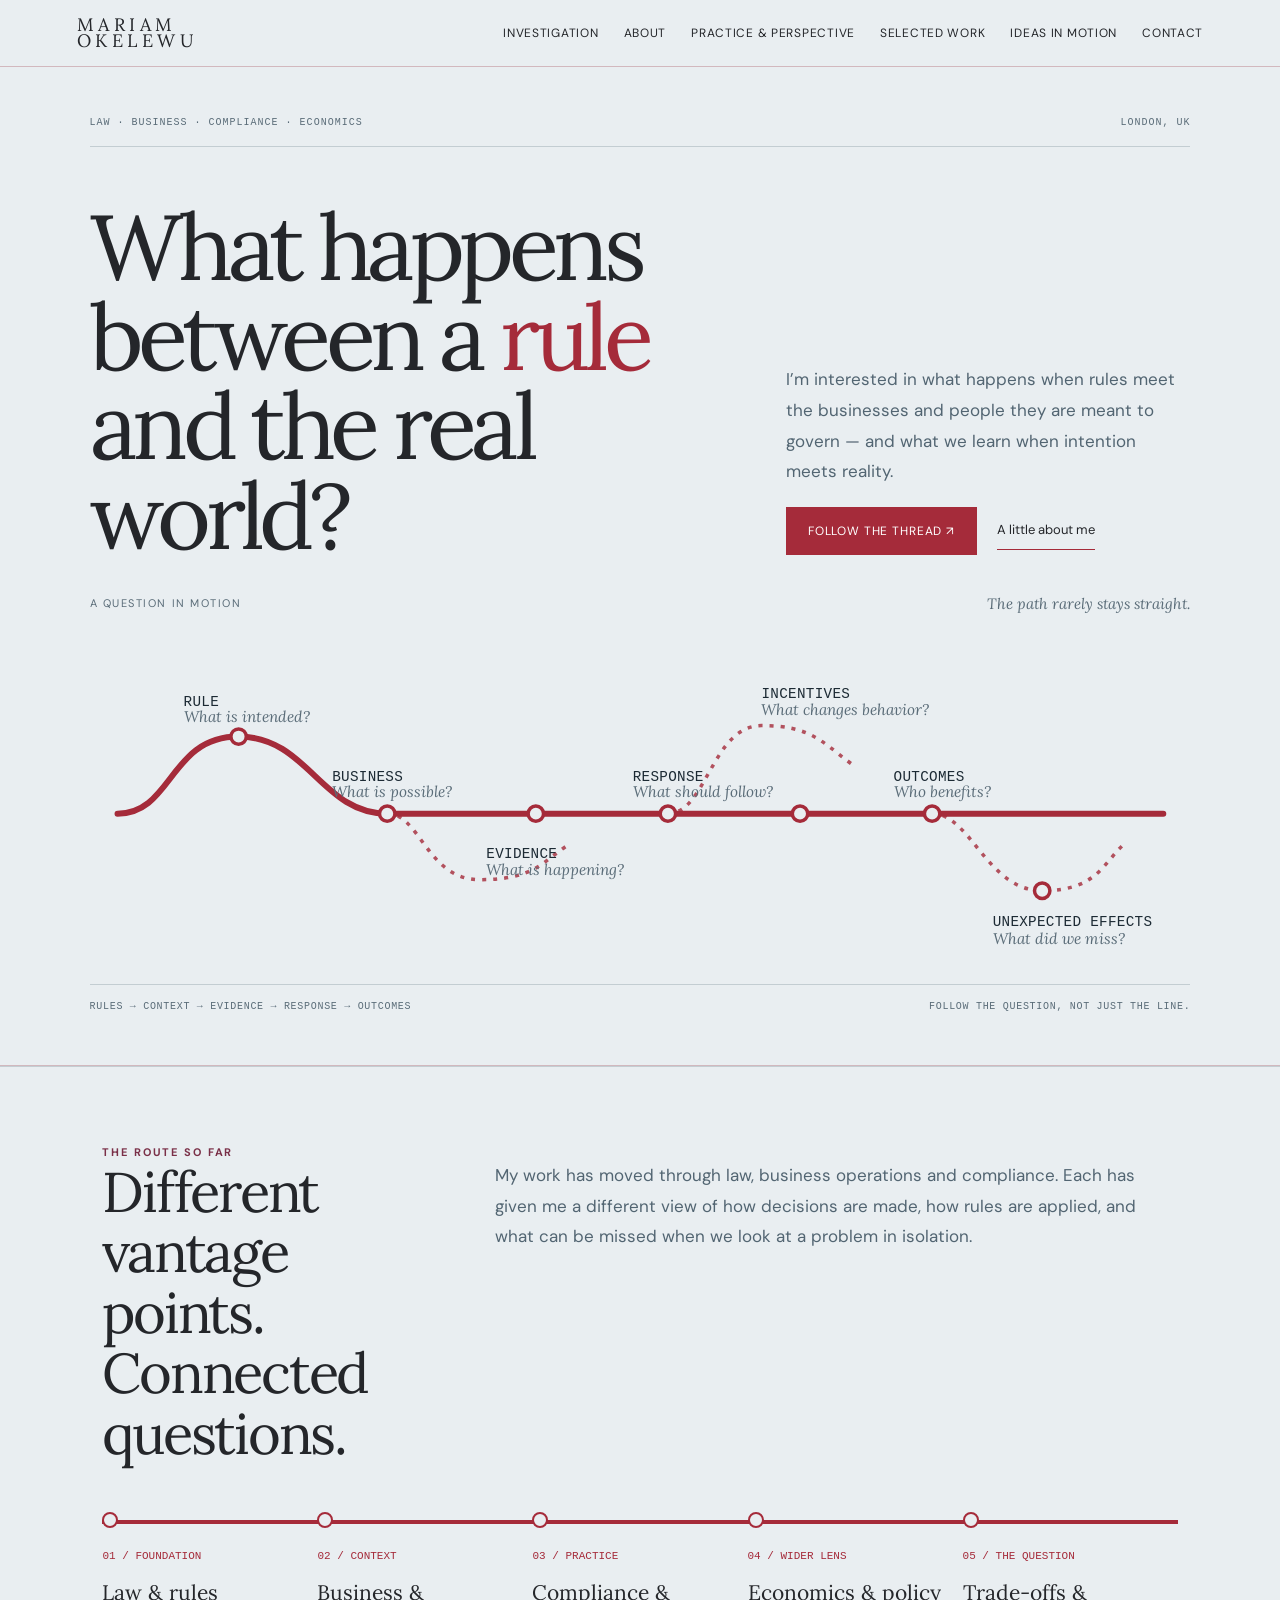
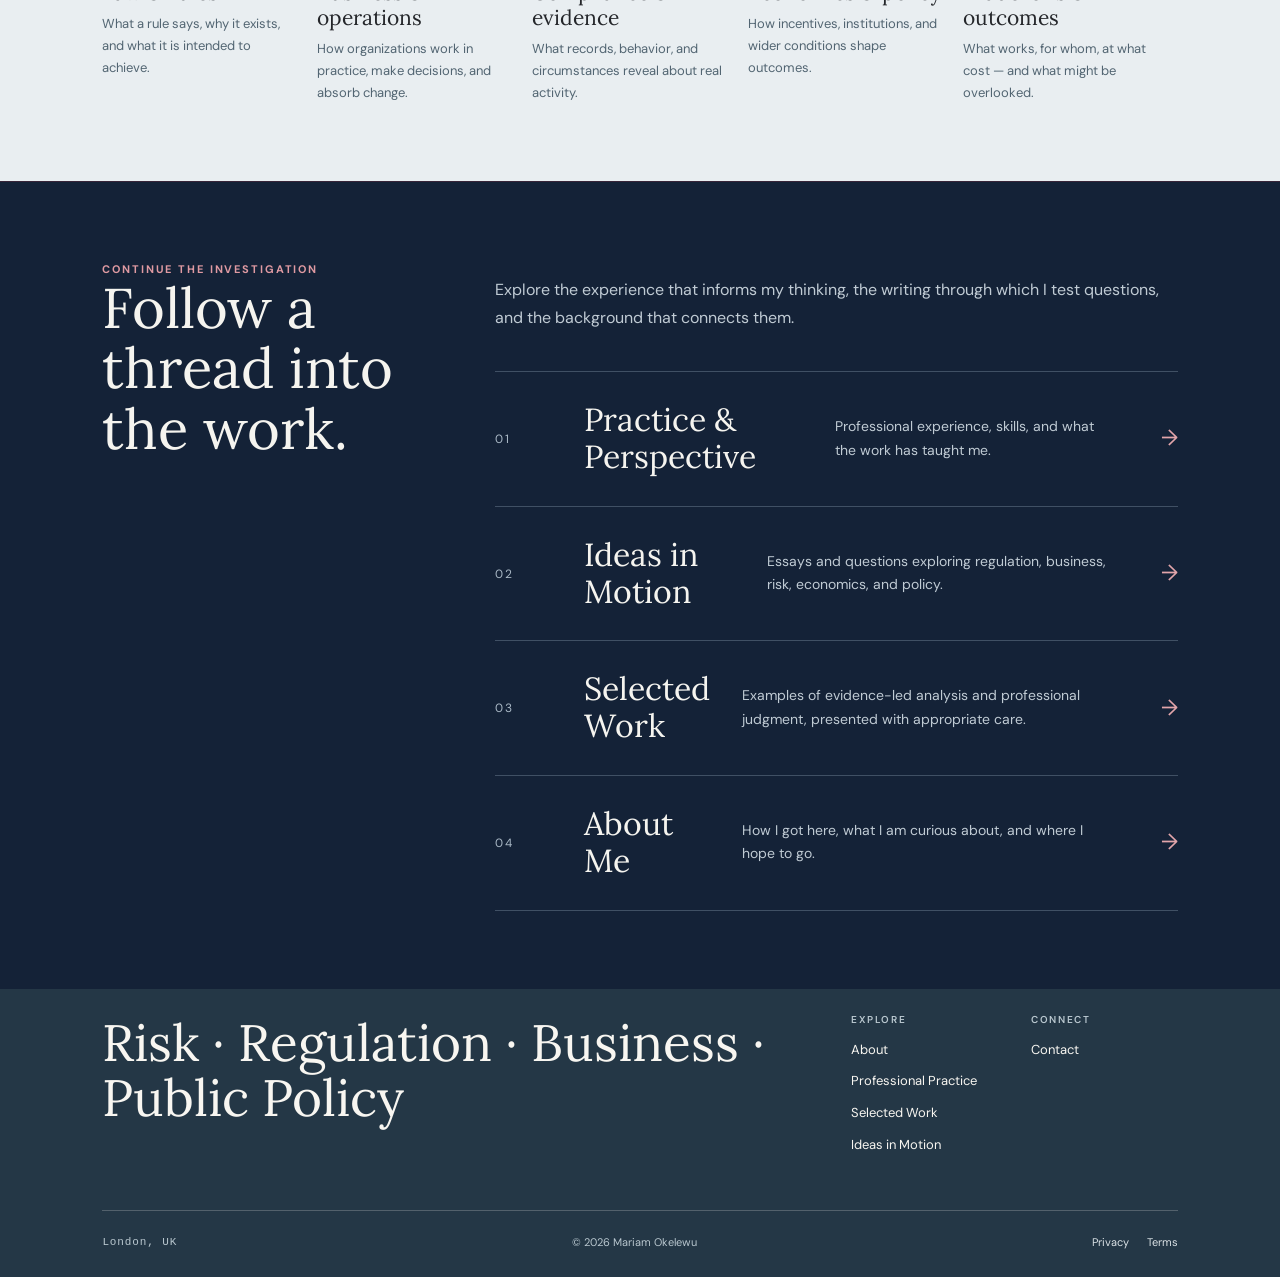
==== commit bcc313d5: "Add files via upload" ====
--- a/index.html
+++ b/index.html
@@ -1,8 +1,31 @@
-<!doctype html><html lang="en"><head><meta charset="utf-8"><meta name="viewport" content="width=device-width,initial-scale=1"><title>Mariam Okelewu — Risk · Regulation · Business · Public Policy</title><meta name="description" content="Professional portfolio across risk, regulation, business analysis and public policy."><meta property="og:title" content="Mariam Okelewu — Risk · Regulation · Business · Public Policy"><meta property="og:description" content="Professional portfolio across risk, regulation, business analysis and public policy."><meta property="og:type" content="website"><meta property="og:url" content="https://mariamokelewu.github.io/"><meta name="twitter:card" content="summary"><meta name="twitter:title" content="Mariam Okelewu — Risk · Regulation · Business · Public Policy"><meta name="twitter:description" content="Professional portfolio across risk, regulation, business analysis and public policy."><link rel="canonical" href="https://mariamokelewu.github.io/"><meta name="theme-color" content="#fbfaf7"><link rel="icon" href="favicon.svg" type="image/svg+xml"><link rel="preconnect" href="https://fonts.googleapis.com"><link rel="preconnect" href="https://fonts.gstatic.com" crossorigin><link href="https://fonts.googleapis.com/css2?family=DM+Sans:wght@400;500;600;700&family=Lora:wght@400;500;600&display=swap" rel="stylesheet"><link rel="stylesheet" href="styles.css?v=5.3.8"><script type="application/ld+json">{"@context":"https://schema.org","@type":"Person","name":"Mariam Okelewu","url":"https://mariamokelewu.github.io/"}</script></head><body><a class="skip-link" href="#main-content">Skip to main content</a><nav class="nav"><a class="logo" href="index.html">MARIAM OKELEWU</a><button class="menu-toggle" type="button" aria-expanded="false" aria-controls="site-menu" aria-label="Open navigation menu"><span></span><span></span><span></span></button><div class="links" id="site-menu"><a href="about.html">About</a><a href="practice.html">Practice</a><a href="work.html">Selected Work</a><a href="ideas.html">Ideas</a><a href="contact.html">Contact</a></div></nav><header class="hero"><div class="hero-inner"><div class="kicker">Risk · Regulation · Business · Public Policy</div><h1>What happens between a rule and its real-world consequences?</h1><p>I work across business, regulation and risk, with an interest in the economic and policy forces that shape how organisations operate.</p><a class="button" href="about.html">Explore my work</a></div></header><section><div class="section-grid"><div><h2>Explore</h2></div><div><p class="intro">A multidisciplinary portfolio spanning risk assessment, regulation, business analysis and commercial decision-making, with a focus on economics and public policy.</p><div class="editorial-links">
-<a class="editorial-link" href="practice.html"><span class="editorial-number">01</span><span class="editorial-main"><span class="editorial-title">Professional Practice</span><span class="editorial-desc">How I work across risk, business analysis, regulation and commercial judgement.</span></span><span class="editorial-arrow">→</span></a>
-<a class="editorial-link" href="work.html"><span class="editorial-number">02</span><span class="editorial-main"><span class="editorial-title">Selected Work</span><span class="editorial-desc">Case studies showing how I use evidence, context and judgement to reach decisions.</span></span><span class="editorial-arrow">→</span></a>
-<a class="editorial-link" href="ideas.html"><span class="editorial-number">03</span><span class="editorial-main"><span class="editorial-title">Ideas</span><span class="editorial-desc">Short, evidence-based writing on regulation, economics, business and public policy.</span></span><span class="editorial-arrow">→</span></a>
-</div></div></div></section><footer>
+<!doctype html><html lang="en"><head><meta charset="utf-8"><meta name="viewport" content="width=device-width,initial-scale=1"><title>Mariam Okelewu — Following the thread between rules and real life</title><meta name="description" content="Professional portfolio across risk, regulation, business analysis and public policy."><meta property="og:title" content="Mariam Okelewu — Risk · Regulation · Business · Public Policy"><meta property="og:description" content="Professional portfolio across risk, regulation, business analysis and public policy."><meta property="og:type" content="website"><meta property="og:url" content="https://mariamokelewu.github.io/"><meta name="twitter:card" content="summary"><meta name="twitter:title" content="Mariam Okelewu — Risk · Regulation · Business · Public Policy"><meta name="twitter:description" content="Professional portfolio across risk, regulation, business analysis and public policy."><link rel="canonical" href="https://mariamokelewu.github.io/"><meta name="theme-color" content="#e9eef1"><link rel="icon" href="favicon.svg" type="image/svg+xml"><link rel="preconnect" href="https://fonts.googleapis.com"><link rel="preconnect" href="https://fonts.gstatic.com" crossorigin><link href="https://fonts.googleapis.com/css2?family=DM+Sans:wght@400;500;600;700&family=Lora:wght@400;500;600&display=swap" rel="stylesheet"><link rel="stylesheet" href="styles.css?v=20261026"><script type="application/ld+json">{"@context":"https://schema.org","@type":"Person","name":"Mariam Okelewu","url":"https://mariamokelewu.github.io/"}</script></head><body><a class="skip-link" href="#main-content">Skip to main content</a><nav class="nav"><a class="logo" href="index.html">MARIAM OKELEWU</a><button class="menu-toggle" type="button" aria-expanded="false" aria-controls="site-menu" aria-label="Open navigation menu"><span></span><span></span><span></span></button><div class="links" id="site-menu"><a href="investigation.html">Investigation</a><a href="about.html">About</a><a href="practice.html">Practice &amp; Perspective</a><a href="work.html">Selected Work</a><a href="ideas.html">Ideas in Motion</a><a href="contact.html">Contact</a></div></nav><div class="thread-home">
+<header class="hero"><div class="thread-meta"><span>Law · Business · Compliance · Economics</span><span>London, UK</span></div>
+<div class="thread-intro"><h1>What happens between a <em>rule</em> and the real world?</h1><div class="thread-summary"><p>I’m interested in what happens when rules meet the businesses and people they are meant to govern — and what we learn when intention meets reality.</p><div class="thread-actions"><a class="button" href="investigation.html">Follow the thread ↗</a><a class="thread-text-link" href="about.html">A little about me</a></div></div></div>
+<div class="thread-map-wrap"><div class="thread-map-heading"><span>A question in motion</span><em>The path rarely stays straight.</em></div>
+<svg class="thread-map" viewBox="0 0 1000 330" role="img" aria-label="A branching crimson line connecting rules, business context, evidence, responses, and wider outcomes.">
+<path class="thread-path" d="M25 175 C75 175 72 105 135 105 S210 175 270 175 S350 175 405 175 S470 175 525 175 S590 175 645 175 S710 175 765 175 S845 175 975 175"/>
+<path class="thread-branch" d="M270 175 C300 175 306 235 354 235 S410 220 432 205 M525 175 C560 175 565 95 610 95 S665 110 692 130 M765 175 C800 175 815 245 865 245 S920 220 940 202"/>
+<circle class="thread-dot" cx="135" cy="105" r="7"/><circle class="thread-dot" cx="270" cy="175" r="7"/><circle class="thread-dot" cx="405" cy="175" r="7"/><circle class="thread-dot" cx="525" cy="175" r="7"/><circle class="thread-dot" cx="645" cy="175" r="7"/><circle class="thread-dot" cx="765" cy="175" r="7"/><circle class="thread-dot" cx="865" cy="245" r="7"/>
+<text class="thread-label" x="85" y="77">RULE</text><text class="thread-note" x="85" y="92">What is intended?</text>
+<text class="thread-label" x="220" y="145">BUSINESS</text><text class="thread-note" x="220" y="160">What is possible?</text>
+<text class="thread-label" x="360" y="215">EVIDENCE</text><text class="thread-note" x="360" y="231">What is happening?</text>
+<text class="thread-label" x="493" y="145">RESPONSE</text><text class="thread-note" x="493" y="160">What should follow?</text>
+<text class="thread-label" x="610" y="70">INCENTIVES</text><text class="thread-note" x="610" y="85">What changes behavior?</text>
+<text class="thread-label" x="730" y="145">OUTCOMES</text><text class="thread-note" x="730" y="160">Who benefits?</text>
+<text class="thread-label" x="820" y="277">UNEXPECTED EFFECTS</text><text class="thread-note" x="820" y="293">What did we miss?</text>
+</svg><div class="thread-mobile-map" aria-label="The question moves from rules to wider outcomes">
+<div class="mobile-thread-step"><span class="mobile-thread-node">01</span><div><strong>Rule</strong><span>What is intended?</span></div></div>
+<div class="mobile-thread-step"><span class="mobile-thread-node">02</span><div><strong>Business</strong><span>What is possible?</span></div></div>
+<div class="mobile-thread-step"><span class="mobile-thread-node">03</span><div><strong>Evidence</strong><span>What is happening?</span></div></div>
+<div class="mobile-thread-step"><span class="mobile-thread-node">04</span><div><strong>Response</strong><span>What should follow?</span></div></div>
+<div class="mobile-thread-step"><span class="mobile-thread-node">05</span><div><strong>Incentives &amp; outcomes</strong><span>What changes behavior, and who benefits?</span></div></div>
+<div class="mobile-thread-step"><span class="mobile-thread-node">06</span><div><strong>Unexpected effects</strong><span>What did we miss?</span></div></div>
+</div><div class="thread-map-caption"><span>Rules → context → evidence → response → outcomes</span><span>Follow the question, not just the line.</span></div></div></header>
+<section class="thread-section"><div class="section-grid"><div><div class="kicker">The route so far</div><h2>Different vantage points. Connected questions.</h2></div><div><p class="intro">My work has moved through law, business operations and compliance. Each has given me a different view of how decisions are made, how rules are applied, and what can be missed when we look at a problem in isolation.</p></div></div>
+<div class="thread-steps"><div class="thread-step"><span class="step-num">01 / FOUNDATION</span><h3>Law &amp; rules</h3><p>What a rule says, why it exists, and what it is intended to achieve.</p></div><div class="thread-step"><span class="step-num">02 / CONTEXT</span><h3>Business &amp; operations</h3><p>How organizations work in practice, make decisions, and absorb change.</p></div><div class="thread-step"><span class="step-num">03 / PRACTICE</span><h3>Compliance &amp; evidence</h3><p>What records, behavior, and circumstances reveal about real activity.</p></div><div class="thread-step"><span class="step-num">04 / WIDER LENS</span><h3>Economics &amp; policy</h3><p>How incentives, institutions, and wider conditions shape outcomes.</p></div><div class="thread-step"><span class="step-num">05 / THE QUESTION</span><h3>Trade-offs &amp; outcomes</h3><p>What works, for whom, at what cost — and what might be overlooked.</p></div></div></section>
+<section class="thread-gateway"><div class="section-grid"><div><div class="kicker">Continue the investigation</div><h2>Follow a thread into the work.</h2></div><div><p>Explore the experience that informs my thinking, the writing through which I test questions, and the background that connects them.</p><div class="editorial-links"><a class="editorial-link" href="practice.html"><span class="editorial-number">01</span><span class="editorial-main"><span class="editorial-title">Practice &amp; Perspective</span><span class="editorial-desc">Professional experience, skills, and what the work has taught me.</span></span><span class="editorial-arrow">→</span></a><a class="editorial-link" href="ideas.html"><span class="editorial-number">02</span><span class="editorial-main"><span class="editorial-title">Ideas in Motion</span><span class="editorial-desc">Essays and questions exploring regulation, business, risk, economics, and policy.</span></span><span class="editorial-arrow">→</span></a><a class="editorial-link" href="work.html"><span class="editorial-number">03</span><span class="editorial-main"><span class="editorial-title">Selected Work</span><span class="editorial-desc">Examples of evidence-led analysis and professional judgment, presented with appropriate care.</span></span><span class="editorial-arrow">→</span></a><a class="editorial-link" href="about.html"><span class="editorial-number">04</span><span class="editorial-main"><span class="editorial-title">About Me</span><span class="editorial-desc">How I got here, what I am curious about, and where I hope to go.</span></span><span class="editorial-arrow">→</span></a></div></div></div></section>
+</div>
+<footer>
   <div class="footer-inner">
     <div class="footer-top">
       <div class="footer-primary">
@@ -16,7 +39,7 @@
             <a href="about.html">About</a>
             <a href="practice.html">Professional Practice</a>
             <a href="work.html">Selected Work</a>
-            <a href="ideas.html">Ideas</a>
+            <a href="ideas.html">Ideas in Motion</a>
           </div>
         </div>
         <div>
@@ -35,4 +58,4 @@
       </div>
     </div>
   </div>
-</footer><div id="cookie-banner" class="cookie" role="region" aria-label="Analytics preferences" aria-live="polite"><p>Essential technologies keep this site working. Optional analytics helps improve it. You can accept or decline analytics.</p><div class="cookie-actions"><button class="decline" type="button" onclick="declineCookies()">Decline analytics</button><button class="accept" type="button" onclick="acceptCookies()">Accept analytics</button></div></div><script>(function(){const b=document.querySelector('.menu-toggle'),m=document.getElementById('site-menu');if(!b||!m)return;b.addEventListener('click',function(){const open=m.classList.toggle('open');b.setAttribute('aria-expanded',String(open));b.setAttribute('aria-label',open?'Close navigation menu':'Open navigation menu');});m.querySelectorAll('a').forEach(function(a){a.addEventListener('click',function(){m.classList.remove('open');b.setAttribute('aria-expanded','false');b.setAttribute('aria-label','Open navigation menu');});});})();</script><script>window.MARIAM_GA_ID='G-XXXXXXXXXX';(function(){const k='mariam_cookie_consent_v1',b=document.getElementById('cookie-banner');function load(){const id=window.MARIAM_GA_ID;if(!id||id==='G-XXXXXXXXXX')return;if(document.getElementById('ga-script'))return;const s=document.createElement('script');s.id='ga-script';s.async=true;s.src='https://www.googletagmanager.com/gtag/js?id='+encodeURIComponent(id);document.head.appendChild(s);window.dataLayer=window.dataLayer||[];function gtag(){dataLayer.push(arguments)}window.gtag=gtag;gtag('js',new Date());gtag('config',id,{anonymize_ip:true})}const c=localStorage.getItem(k);if(c==='accepted')load();if(!c&&b)b.classList.add('show');window.acceptCookies=function(){localStorage.setItem(k,'accepted');b?.classList.remove('show');load()};window.declineCookies=function(){localStorage.setItem(k,'declined');b?.classList.remove('show')}})();</script></body></html>+</footer><script>(function(){const b=document.querySelector('.menu-toggle'),m=document.getElementById('site-menu');if(!b||!m)return;b.addEventListener('click',function(){const open=m.classList.toggle('open');b.setAttribute('aria-expanded',String(open));b.setAttribute('aria-label',open?'Close navigation menu':'Open navigation menu');});m.querySelectorAll('a').forEach(function(a){a.addEventListener('click',function(){m.classList.remove('open');b.setAttribute('aria-expanded','false');b.setAttribute('aria-label','Open navigation menu');});});})();</script></body></html>
--- a/styles.css
+++ b/styles.css
@@ -1,8 +1,8 @@
 *{box-sizing:border-box}
 :root{
   --bg:#e9eef1;
-  --surface:#fbfaf7;
-  --surface-2:#f3f0eb;
+  --surface:#e9eef1;
+  --surface-2:#e9eef1;
   --ink:#17232d;
   --muted:#5c6973;
   --line:#c9d2d8;
@@ -21,7 +21,7 @@
 
 .nav{
   position:sticky;top:0;z-index:50;
-  background:rgba(251,250,247,.97);
+  background:rgba(233,238,241,.97);
   border-bottom:1px solid var(--line);
   padding:17px 6vw;
   display:flex;justify-content:space-between;align-items:center;gap:28px
@@ -82,7 +82,7 @@
   padding:28px 0;text-decoration:none;transition:padding .22s ease,background .22s ease
 }
 .card:last-child{border-bottom:1px solid var(--line)}
-.card:hover{padding-left:12px;padding-right:12px;background:rgba(251,250,247,.58)}
+.card:hover{padding-left:12px;padding-right:12px;background:rgba(233,238,241,.58)}
 .card span{font-size:11px;letter-spacing:.14em;color:var(--muted)}
 .card h3{margin:9px 0 8px}
 .card p{margin:0;max-width:720px;color:var(--muted)}
@@ -97,7 +97,7 @@
   transition:padding .22s ease,background .22s ease
 }
 .editorial-link:last-child{border-bottom:1px solid var(--line)}
-.editorial-link:hover{padding-left:12px;padding-right:12px;background:rgba(251,250,247,.58)}
+.editorial-link:hover{padding-left:12px;padding-right:12px;background:rgba(233,238,241,.58)}
 .editorial-number{font:12px/1 DM Sans,Arial,sans-serif;letter-spacing:.14em;color:var(--muted)}
 .editorial-main{display:flex;align-items:baseline;justify-content:space-between;gap:30px}
 .editorial-title{font:32px/1.15 "Lora",Georgia,"Times New Roman",serif;color:var(--ink)}
@@ -209,3 +209,360 @@
 .footer-location{font-family:ui-monospace,SFMono-Regular,Menlo,Consolas,monospace;letter-spacing:.08em;color:#b9c7cf;white-space:nowrap}
 .footer-bottom{flex-wrap:wrap}
 @media(max-width:600px){.footer-bottom{align-items:flex-start;gap:14px}.footer-location{width:100%;order:0}.footer-bottom>span:not(.footer-location){order:1}.footer-bottom-links{order:2}}
+
+
+/* RED THREAD IMPLEMENTATION LAYER — October 2026 */
+:root{--thread:#922d39;--thread-bright:#b13a46;--investigation:#142237;--investigation-2:#1c3047;--paper-blue:#e9eff1}
+.thread-home{background:var(--paper-blue)}
+.thread-home .hero{min-height:auto;display:block;padding:48px 7vw 28px;background:var(--paper-blue)}
+.thread-meta{display:flex;justify-content:space-between;gap:18px;padding:0 0 16px;border-bottom:1px solid #c3cdd2;color:#5a6c78;font:500 10px/1.5 ui-monospace,SFMono-Regular,Menlo,monospace;letter-spacing:.1em;text-transform:uppercase}
+.thread-intro{display:grid;grid-template-columns:minmax(0,1.2fr) minmax(280px,.8fr);gap:7vw;align-items:end;max-width:1280px;margin:0 auto;padding:55px 0 34px}
+.thread-intro h1{font:400 clamp(48px,7.2vw,100px)/.97 Lora,Georgia,serif;letter-spacing:-.06em;max-width:850px;margin:0}
+.thread-intro h1 em{font-style:normal;color:var(--thread)}
+.thread-summary{max-width:440px;padding-bottom:5px}
+.thread-summary p{font-size:17px;line-height:1.8;color:#526572;margin:0 0 20px}
+.thread-actions{display:flex;flex-wrap:wrap;align-items:center;gap:10px 20px}
+.thread-actions .button{margin:0;background:var(--thread);border-color:var(--thread);white-space:nowrap}
+.thread-text-link{font-size:13px;text-decoration:none;border-bottom:1px solid var(--thread);padding:8px 0}
+.thread-map-wrap{max-width:1280px;margin:0 auto}
+.thread-map-heading{display:flex;justify-content:space-between;gap:16px;align-items:center;font-size:11px;letter-spacing:.14em;text-transform:uppercase;color:#5a6c78}
+.thread-map-heading em{font:italic 15px Lora,Georgia,serif;letter-spacing:0;text-transform:none}
+.thread-map{width:100%;height:auto;display:block;overflow:visible;margin:8px 0 0}
+.thread-path{fill:none;stroke:var(--thread);stroke-width:6;stroke-linecap:round;stroke-linejoin:round;vector-effect:non-scaling-stroke;stroke-dasharray:1500;stroke-dashoffset:1500;animation:threadDraw 2.2s ease forwards}
+.thread-branch{fill:none;stroke:var(--thread);stroke-width:3.5;stroke-dasharray:4 7;opacity:.8;vector-effect:non-scaling-stroke}
+.thread-dot{fill:var(--paper-blue);stroke:var(--thread);stroke-width:3.5;vector-effect:non-scaling-stroke}
+.thread-label{font:500 13px ui-monospace,SFMono-Regular,Menlo,monospace;letter-spacing:.02em;fill:#1c2a34}
+.thread-note{font:italic 14px Lora,Georgia,serif;fill:#5a6c78}
+.thread-map-caption{display:flex;justify-content:space-between;gap:16px;border-top:1px solid #c3cdd2;padding:14px 0 22px;color:#5a6c78;font:500 10px/1.6 ui-monospace,SFMono-Regular,Menlo,monospace;letter-spacing:.07em;text-transform:uppercase}
+.thread-section{padding:76px 8vw;background:var(--paper-blue);border-top:1px solid #c3cdd2}
+.thread-section .section-grid{gap:7vw}
+.thread-section h2{font-size:clamp(32px,4.5vw,56px);letter-spacing:-.04em}
+.thread-section .intro{font-size:17px;line-height:1.8;color:#526572}
+.thread-steps{display:grid;grid-template-columns:repeat(5,minmax(0,1fr));gap:0;position:relative;margin:48px auto 0;max-width:1220px}
+.thread-steps:before{content:"";position:absolute;left:0;right:0;top:8px;border-top:4px solid var(--thread)}
+.thread-step{position:relative;padding:29px 18px 0 0}
+.thread-step:before{content:"";position:absolute;left:0;top:0;width:12px;height:12px;border:2px solid var(--thread);border-radius:50%;background:var(--paper-blue)}
+.thread-step .step-num{font:500 11px ui-monospace,SFMono-Regular,Menlo,monospace;color:var(--thread)}
+.thread-step h3{font-size:21px;margin:12px 0 8px}
+.thread-step p{font-size:13px;line-height:1.7;color:#526572;margin:0}
+.thread-gateway{background:var(--investigation);color:#f5f4ef;padding:78px 8vw}
+.thread-gateway .section-grid{gap:7vw}
+.thread-gateway .kicker{color:#df9aa2}
+.thread-gateway h2{font-size:clamp(34px,4.5vw,56px)}
+.thread-gateway p{color:#c0cbd4;line-height:1.8}
+.thread-gateway .editorial-link{border-color:#405064}
+.thread-gateway .editorial-title{color:#f5f4ef}
+.thread-gateway .editorial-desc{color:#c0cbd4}
+.thread-gateway .editorial-number{color:#aab9c6}
+.thread-gateway .editorial-arrow{color:#e2a5aa}
+.investigation-page{background:var(--investigation);color:#f5f4ef;min-height:70vh;padding:0 8vw 90px}
+.investigation-hero{max-width:1220px;margin:auto;padding:85px 0 55px;border-bottom:1px solid #405064}
+.investigation-hero .kicker{color:#df9aa2}
+.investigation-hero h1{font-size:clamp(48px,7vw,88px);max-width:950px;letter-spacing:-.055em}
+.investigation-hero p{max-width:720px;color:#c0cbd4;font-size:18px;line-height:1.8}
+.investigation-columns{display:grid;grid-template-columns:1fr 1fr;gap:7vw;max-width:1220px;margin:0 auto;padding:50px 0}
+.investigation-item{position:relative;padding:0 0 28px;border-bottom:1px solid #405064}
+.investigation-item .num{font:500 11px ui-monospace,SFMono-Regular,Menlo,monospace;color:#df9aa2;letter-spacing:.12em}
+.investigation-item h2{font-size:clamp(28px,3.2vw,42px);margin:16px 0}
+.investigation-item p{color:#c0cbd4;line-height:1.8;max-width:520px}
+.investigation-item a{display:inline-block;margin-top:12px;padding-bottom:7px;border-bottom:1px solid #df9aa2;text-decoration:none;color:#f5f4ef}
+.investigation-thread{max-width:1220px;margin:10px auto 0;border-top:1px solid #405064;padding-top:22px;display:flex;justify-content:space-between;gap:18px;color:#aab9c6;font:500 10px/1.6 ui-monospace,SFMono-Regular,Menlo,monospace;letter-spacing:.1em;text-transform:uppercase}
+.thread-return{color:#f5f4ef;text-decoration:none;border-bottom:1px solid #df9aa2;padding-bottom:5px}
+@keyframes threadDraw{to{stroke-dashoffset:0}}
+@media(max-width:850px){.thread-intro{grid-template-columns:1fr;gap:23px;padding:38px 0 25px}.thread-intro h1{font-size:clamp(46px,10vw,74px)}.thread-summary p{font-size:16px}.thread-steps{grid-template-columns:repeat(2,minmax(0,1fr));gap:28px 18px}.thread-steps:before{display:none}.thread-step{padding:0 0 0 20px}.thread-step:before{top:5px;width:10px;height:10px}.thread-section .section-grid{grid-template-columns:1fr;gap:20px}.thread-gateway .section-grid{grid-template-columns:1fr;gap:20px}.investigation-columns{gap:30px}}
+@media(max-width:600px){.thread-home .hero{padding:28px 6vw 18px}.thread-meta{font-size:9px}.thread-map-heading{align-items:flex-start;flex-direction:column;gap:5px}.thread-map{margin:16px 0 0}.thread-label{font-size:18px}.thread-note{font-size:17px}.thread-map-caption{font-size:9px}.thread-map-caption span:last-child{display:none}.thread-section,.thread-gateway{padding:54px 6vw}.thread-steps{grid-template-columns:1fr 1fr}.thread-step h3{font-size:19px}.investigation-page{padding:0 6vw 60px}.investigation-hero{padding:58px 0 36px}.investigation-hero h1{font-size:clamp(42px,11vw,62px)}.investigation-hero p{font-size:16px}.investigation-columns{grid-template-columns:1fr;padding:34px 0;gap:34px}.investigation-thread{font-size:9px;flex-direction:column}}
+@media(prefers-reduced-motion:reduce){.thread-path{animation:none;stroke-dashoffset:0}}
+
+
+/* === Red Thread: full-site editorial layer, v2 === */
+:root{--thread:#922d39;--thread-bright:#b13a46;--paper:#e9eef1;--ink:#24262a;--muted:#66666b;--line:rgba(146,45,57,.28);--night:#20242d;}
+.page-hero{position:relative;overflow:hidden;padding-top:clamp(64px,9vw,118px);padding-bottom:clamp(54px,7vw,90px);}
+.page-hero:after{content:"";position:absolute;left:0;right:0;bottom:0;height:1px;background:linear-gradient(90deg,transparent,var(--line),transparent);}
+.page-hero h1{max-width:980px;line-height:1.04;letter-spacing:-.045em;text-wrap:balance;}
+.hero-deck{max-width:700px;margin:24px 0 0;font-size:clamp(17px,1.8vw,21px);line-height:1.65;color:var(--muted);}
+.hero-thread{display:flex;align-items:center;gap:0;width:min(400px,70vw);height:34px;margin-top:34px;position:relative;}
+.hero-thread:before{content:"";position:absolute;left:0;right:0;height:2px;background:var(--thread);opacity:.65;transform:rotate(-2deg);}
+.hero-thread span{display:block;width:11px;height:11px;border:2px solid var(--thread);background:var(--paper);border-radius:50%;z-index:1;}
+.hero-thread i{display:block;width:7px;height:7px;background:var(--thread-bright);border-radius:50%;margin:0 auto;z-index:1;}
+.page-content{padding-top:clamp(38px,6vw,76px);}
+.eyebrow,.story-index,.stage-label,.annotation-label{font-size:11px;text-transform:uppercase;letter-spacing:.13em;font-weight:700;color:var(--thread);}
+.story-page{max-width:1220px;}
+.story-layout{display:grid;grid-template-columns:minmax(140px, .55fr) minmax(0, 1.45fr);gap:clamp(36px,8vw,120px);align-items:start;}
+.margin-note{position:sticky;top:100px;max-width:190px;padding-top:6px;color:var(--muted);font-size:14px;line-height:1.65;}
+.margin-mark{display:block;font-family:Georgia,serif;font-size:38px;color:var(--thread);line-height:1;margin-bottom:12px;}
+.story-prose{max-width:760px;}
+.story-section{position:relative;padding:0 0 46px 26px;margin:0 0 46px;border-left:1px solid var(--line);}
+.story-section:before{content:"";position:absolute;left:-6px;top:4px;width:11px;height:11px;border-radius:50%;background:var(--paper);border:2px solid var(--thread);}
+.story-section h2{font-size:clamp(27px,3.2vw,38px);line-height:1.15;letter-spacing:-.03em;margin:14px 0 20px;}
+.story-section p{font-size:17px;line-height:1.85;margin:0 0 18px;color:#414147;}
+.story-end{padding:28px 0 0 26px;border-left:1px solid var(--line);max-width:680px;}
+.thread-dot{display:block;width:12px;height:12px;border-radius:50%;border:2px solid var(--thread);margin-bottom:16px;}
+.story-end p{font-family:Lora,Georgia,serif;font-size:21px;line-height:1.6;}
+.practice-page{max-width:1180px;}
+.practice-intro{display:grid;grid-template-columns:.65fr 1.35fr;gap:30px 8vw;padding:0 0 60px;border-bottom:1px solid var(--line);}
+.practice-intro .eyebrow{padding-top:8px;}
+.practice-intro p{max-width:720px;color:#4c4c52;line-height:1.8;font-size:16px;}
+.practice-intro .practice-lead{font-family:Lora,Georgia,serif;font-size:clamp(24px,3vw,36px);line-height:1.4;color:var(--ink);margin:0 0 8px;}
+.practice-map{padding:64px 0 30px;}
+.map-heading{display:flex;justify-content:space-between;gap:30px;align-items:baseline;margin-bottom:32px;}
+.map-heading p{max-width:460px;color:var(--muted);font-size:14px;line-height:1.6;}
+.practice-stages{position:relative;display:grid;grid-template-columns:repeat(6,minmax(0,1fr));gap:28px 24px;}
+.practice-stages:before{content:"";position:absolute;left:16px;right:16px;top:21px;height:4px;background:var(--thread);opacity:1;}
+.practice-stage{position:relative;grid-column:span 2;display:grid;grid-template-columns:44px 1fr;gap:12px;align-items:start;min-width:0;}
+.practice-stage:nth-child(4){grid-column:2 / span 2;}
+.practice-stage:nth-child(5){grid-column:4 / span 2;}
+.stage-number{position:relative;z-index:1;display:flex;align-items:center;justify-content:center;width:34px;height:34px;border-radius:50%;border:1.5px solid var(--thread);background:var(--paper);font-size:12px;font-weight:700;color:var(--thread);}
+.stage-label{display:block;margin:2px 0 10px;font-size:10px;}
+.practice-stage h2{font-size:23px;line-height:1.2;letter-spacing:-.03em;margin:0 0 12px;}
+.practice-stage p{font-size:15px;line-height:1.7;color:var(--muted);margin:0;}
+.practice-notes{display:grid;grid-template-columns:1fr 1fr;gap:clamp(24px,5vw,70px);padding:50px 0;border-top:1px solid var(--line);}
+.annotation{position:relative;padding:0 0 0 22px;border-left:2px solid var(--thread);}
+.annotation p{font-family:Lora,Georgia,serif;font-size:20px;line-height:1.6;margin:12px 0 0;}
+.annotation-question{border-left-style:dashed;}
+.practice-next{display:grid;grid-template-columns:1fr auto;gap:24px;align-items:center;padding:36px 0;border-top:1px solid var(--line);}
+.practice-next h2{font-size:clamp(22px,2.7vw,32px);line-height:1.25;max-width:650px;margin:12px 0;letter-spacing:-.025em;}
+.practice-next p{max-width:620px;line-height:1.7;color:var(--muted);}
+.thread-link{display:flex;align-items:center;gap:28px;min-width:205px;padding:15px 0;border-bottom:1px solid var(--thread);color:var(--ink);text-decoration:none;font-size:14px;}
+.thread-link b{color:var(--thread);font-size:20px;}
+.practice-next-secondary{margin-top:6px;}
+.ideas-opening{display:grid;grid-template-columns:.6fr 1.4fr;gap:24px 8vw;padding-bottom:48px;border-bottom:1px solid var(--line);}
+.ideas-opening .eyebrow{padding-top:8px;}
+.ideas-quote{font-family:Lora,Georgia,serif;font-size:clamp(25px,3.2vw,39px);line-height:1.4;letter-spacing:-.025em;margin:0;max-width:760px;}
+.ideas-opening>p:last-child{grid-column:2;max-width:700px;line-height:1.8;color:var(--muted);margin:0;}
+.ideas-list{padding-top:6px;}
+.idea-entry{display:grid;grid-template-columns:170px 1fr 36px;gap:24px;align-items:start;padding:36px 0 40px;border-bottom:1px solid var(--line);}
+.idea-index{font-family:Lora,Georgia,serif;font-size:27px;color:var(--thread);}
+.idea-index span{display:block;font-family:'DM Sans',sans-serif;font-size:10px;text-transform:uppercase;letter-spacing:.12em;color:var(--muted);margin-top:12px;}
+.idea-body h2{font-size:clamp(25px,3vw,34px);line-height:1.2;letter-spacing:-.03em;margin:0 0 14px;max-width:760px;}
+.idea-body p{font-size:16px;line-height:1.8;color:var(--muted);max-width:760px;margin:0 0 20px;}
+.ideas-read{display:inline-flex;gap:16px;align-items:center;color:var(--thread);font-size:14px;font-weight:700;text-decoration:none;border-bottom:1px solid var(--line);padding-bottom:7px;}
+.idea-mark{font-size:23px;color:var(--thread);}
+.ideas-footer-note{display:flex;gap:18px;align-items:flex-start;padding:34px 0 0;max-width:700px;color:var(--muted);line-height:1.7;}
+.ideas-footer-note .thread-dot{flex:0 0 12px;margin-top:6px;}
+.work-intro{display:grid;grid-template-columns:.55fr 1.45fr;gap:28px 8vw;padding-bottom:38px;border-bottom:1px solid var(--line);}
+.work-intro .eyebrow{padding-top:8px;}
+.work-intro p{max-width:760px;font-size:16px;line-height:1.8;color:var(--muted);margin:0;}
+.work-cases{display:grid;grid-template-columns:1fr 1fr;gap:0 48px;}
+.work-cases .case{padding:32px 0 34px;border-bottom:1px solid var(--line);}
+.work-cases .case h3{font-size:25px;line-height:1.25;letter-spacing:-.025em;margin:14px 0;}
+.work-cases .case p{font-size:15px;line-height:1.8;color:#4d4d53;}
+.work-cases .case .tag{color:var(--thread);font-size:10px;letter-spacing:.12em;text-transform:uppercase;}
+.work-closing{display:grid;grid-template-columns:16px 1fr auto;gap:20px;align-items:center;padding:38px 0 0;}
+.work-closing h2{font-size:24px;line-height:1.3;margin:0 0 8px;}
+.work-closing p{margin:0;color:var(--muted);}
+.contact-layout{display:grid;grid-template-columns:.8fr 1.2fr;gap:clamp(40px,9vw,130px);align-items:start;}
+.contact-aside{position:sticky;top:100px;}
+.contact-aside h2{font-family:Lora,Georgia,serif;font-size:clamp(28px,3.5vw,42px);line-height:1.3;font-weight:400;letter-spacing:-.025em;margin:18px 0;}
+.contact-aside p{line-height:1.8;color:var(--muted);}
+.contact-aside-note{font-size:12px;text-transform:uppercase;letter-spacing:.09em;padding-top:18px;border-top:1px solid var(--line);margin-top:32px;}
+.contact-form-wrap{padding:0 0 60px;}
+.contact-form-wrap .form-note{font-size:12px;line-height:1.7;color:var(--muted);margin-bottom:24px;}
+.contact-form-wrap .form label{display:block;margin:18px 0 8px;font-size:12px;letter-spacing:.05em;}
+.contact-form-wrap input,.contact-form-wrap textarea{width:100%;font:inherit;padding:13px 14px;border:1px solid rgba(36,38,42,.22);background:rgba(255,255,255,.45);border-radius:0;}
+.contact-form-wrap textarea{min-height:170px;resize:vertical;}
+.contact-form-wrap input:focus,.contact-form-wrap textarea:focus{outline:2px solid var(--thread);outline-offset:2px;}
+@media(max-width:760px){.story-layout,.practice-intro,.ideas-opening,.work-intro,.contact-layout{grid-template-columns:1fr;gap:22px}.margin-note,.contact-aside{position:static;max-width:none}.margin-note{display:flex;gap:14px;align-items:center}.margin-mark{margin:0}.practice-stages{grid-template-columns:1fr;gap:25px}.practice-stages:before{left:16px;right:auto;top:16px;bottom:10px;width:2px;height:auto}.practice-stage,.practice-stage:nth-child(4),.practice-stage:nth-child(5){grid-column:auto;grid-template-columns:44px 1fr}.practice-notes{grid-template-columns:1fr}.practice-next{grid-template-columns:1fr}.thread-link{justify-content:space-between;max-width:300px}.ideas-opening>p:last-child{grid-column:auto}.idea-entry{grid-template-columns:58px 1fr;gap:15px}.idea-index{font-size:22px}.idea-index span{font-size:9px;line-height:1.5}.idea-mark{display:none}.work-cases{grid-template-columns:1fr}.work-closing{grid-template-columns:14px 1fr}.work-closing .text-link{grid-column:2}.page-hero h1{font-size:clamp(40px,11vw,62px)}.hero-deck{font-size:17px}.story-section{padding-left:20px}.story-section p{font-size:16px}.map-heading{display:block}.map-heading p{margin-top:12px}}
+
+
+/* About page: image-led red-thread narrative */
+.about-thread-page { max-width: 1440px; margin: 0 auto; padding: clamp(2.5rem, 5vw, 5.5rem) clamp(1.25rem, 4vw, 4rem) 5rem; }
+.about-thread-intro { display: grid; grid-template-columns: minmax(0, .93fr) minmax(0, 1.07fr); gap: clamp(2rem, 4vw, 4.5rem); align-items: start; }
+.about-thread-left { position: sticky; top: 2rem; min-width: 0; }
+.about-thread-left .kicker { margin: 0 0 1.1rem; }
+.about-thread-left h1 { max-width: 10ch; margin: 0; font-family: var(--font-serif, "Lora", Georgia, serif); font-size: clamp(3.4rem, 6.2vw, 6.3rem); line-height: .98; letter-spacing: -.055em; font-weight: 400; }
+.about-thread-left .title-period { color: #922d39; }
+.about-thread-deck { max-width: 34rem; margin: 1.3rem 0 1.8rem; font-size: clamp(1.02rem, 1.35vw, 1.25rem); line-height: 1.55; color: var(--muted, #5d6264); }
+.about-thread-image { position: relative; margin: 0; overflow: hidden; background: #dce4e6; aspect-ratio: 1 / 1.02; }
+.about-thread-image img { display: block; width: 100%; height: 100%; object-fit: cover; object-position: center; filter: saturate(.78); }
+.about-thread-image figcaption { position: absolute; left: 1rem; right: 1rem; bottom: 1rem; color: #fff; font-size: .75rem; letter-spacing: .02em; text-shadow: 0 1px 8px rgba(0,0,0,.6); }
+.about-thread-image-note { display: flex; align-items: center; gap: .7rem; margin-top: 1rem; color: var(--muted, #5d6264); font-size: .75rem; letter-spacing: .06em; text-transform: uppercase; }
+.about-thread-image-note .note-line { display: inline-block; width: 2.2rem; height: 2px; background: #922d39; }
+.about-thread-chapters { position: relative; display: grid; grid-template-rows: repeat(4, auto); min-width: 0; padding-left: clamp(1rem, 2vw, 2rem); }
+.about-thread-connectors { position: absolute; z-index: 0; left: -2.5rem; top: 0; width: calc(100% + 2.5rem); height: 100%; overflow: visible; pointer-events: none; }
+.about-thread-connectors path { fill: none; stroke: #922d39; stroke-width: 3.5; stroke-linecap: round; }
+.about-thread-connectors circle { fill: #922d39; }
+.about-thread-connectors .thread-origin { fill: #922d39; }
+.about-chapter { position: relative; z-index: 1; padding: 0 0 clamp(1.7rem, 3vw, 2.6rem) clamp(2.6rem, 4vw, 4rem); margin: 0 0 clamp(1.7rem, 3vw, 2.6rem); border-bottom: 1px solid var(--line, #d9d9d4); background: transparent; }
+.about-chapter:last-child { border-bottom: 0; margin-bottom: 0; }
+.about-chapter-label { margin: 0 0 .55rem; color: #922d39; font-size: .73rem; line-height: 1.4; font-weight: 600; letter-spacing: .13em; text-transform: uppercase; }
+.about-chapter h2 { margin: 0 0 .8rem; font-family: var(--font-serif, "Lora", Georgia, serif); font-size: clamp(1.65rem, 2.5vw, 2.35rem); font-weight: 400; line-height: 1.13; letter-spacing: -.03em; }
+.about-chapter p:not(.about-chapter-label) { max-width: 42rem; margin: .65rem 0 0; color: var(--muted, #5d6264); font-size: .98rem; line-height: 1.7; }
+.about-thread-next { position: relative; margin: clamp(3rem, 6vw, 6rem) 0 0; padding: 1.8rem 0 0 1.2rem; border-top: 1px solid var(--line, #d9d9d4); }
+.about-thread-next > p { margin: 0 0 1rem; font-family: var(--font-serif, "Lora", Georgia, serif); font-size: clamp(1.35rem, 2vw, 1.8rem); }
+.about-next-node { position: absolute; top: -5px; left: 0; width: 9px; height: 9px; border-radius: 50%; background: #922d39; }
+.about-next-links { display: flex; flex-wrap: wrap; gap: 1.5rem; }
+@media (min-width: 1200px) {
+  .about-thread-intro { gap: 5rem; }
+  .about-thread-left h1 { max-width: none; white-space: nowrap; }
+}
+@media (max-width: 900px) {
+  .about-thread-page { padding-top: 2.5rem; }
+  .about-thread-intro { grid-template-columns: minmax(0, .85fr) minmax(0, 1.15fr); gap: 1.2rem; }
+  .about-thread-left h1 { font-size: clamp(3rem, 5.5vw, 4.3rem); }
+  .about-thread-chapters { padding-left: .2rem; }
+  .about-thread-connectors { left: -1.3rem; width: calc(100% + 1.3rem); }
+  .about-thread-connectors path { stroke-width: 3; }
+  .about-chapter { padding-left: 2.2rem; }
+  .about-chapter p:not(.about-chapter-label) { font-size: .9rem; }
+}
+@media (max-width: 680px) {
+  .about-thread-page { padding: 2.2rem 1.2rem 3.5rem; }
+  .about-thread-intro { display: block; }
+  .about-thread-left { position: relative; top: auto; }
+  .about-thread-left h1 { max-width: none; font-size: clamp(3.2rem, 14vw, 4.6rem); }
+  .about-thread-deck { margin-bottom: 1.4rem; }
+  .about-thread-image { aspect-ratio: 4 / 3; }
+  .about-thread-image-note { margin-bottom: 2.2rem; }
+  .about-thread-chapters { display: block; padding-left: 0; }
+  .about-thread-connectors { display: none; }
+  .about-chapter { padding: 0 0 1.8rem 1.4rem; margin: 0 0 1.8rem; border-bottom: 1px solid var(--line, #d9d9d4); }
+  .about-chapter::before { content: ""; position: absolute; left: 0; top: .1rem; bottom: -1.9rem; width: 3px; background: #922d39; }
+  .about-chapter::after { content: ""; position: absolute; left: -3px; top: .1rem; width: 9px; height: 9px; border-radius: 50%; background: #922d39; }
+  .about-chapter:last-child::before { bottom: 0; }
+  .about-chapter h2 { font-size: 1.75rem; }
+  .about-chapter p:not(.about-chapter-label) { font-size: .96rem; }
+  .about-thread-next { margin-top: 2.8rem; }
+  .about-next-links { flex-direction: column; gap: .8rem; }
+}
+
+
+/* Selective color transitions: blue remains the canvas; cream and navy are used as section accents. */
+.ideas-opening{
+  background:var(--paper-blue);
+  padding:clamp(28px,4vw,48px);
+  margin:0 calc(-1 * clamp(16px,3vw,36px)) 0;
+  border:0;
+}
+.ideas-list{padding-top:18px;}
+.work-closing{
+  background:var(--paper-blue);
+  color:var(--ink);
+  padding:clamp(28px,4vw,44px);
+  margin:42px calc(-1 * clamp(16px,3vw,36px)) 0;
+}
+.work-closing p{color:#5c6973;}
+.work-closing .thread-dot{border-color:#922d39;background:var(--paper-blue);}
+.work-closing .text-link{color:#922d39;border-color:#922d39;}
+@media(max-width:760px){
+  .ideas-opening,.work-closing{margin-left:-12px;margin-right:-12px;padding:26px 20px;}
+}
+
+
+/* Review 4: remove the diagram and keep the Practice introduction structurally aligned. */
+.practice-intro{grid-template-columns:.65fr 1.35fr;align-items:start;}
+.practice-intro-copy{max-width:720px;min-width:0;}
+.practice-intro-copy p{margin:0 0 12px;}
+.practice-intro-copy p:last-child{margin-bottom:0;}
+.practice-map{display:none;}
+
+/* Ideas in Motion: navy is the full-page editorial setting, not a small accent block. */
+.ideas-dark{background:var(--investigation);color:#f5f4ef;}
+.ideas-dark .nav{background:var(--investigation);border-bottom-color:#405064;color:#f5f4ef;}
+.ideas-dark .nav .logo,.ideas-dark .nav .links a{color:#f5f4ef;}
+.ideas-dark .nav .links a:hover{color:#df9aa2;}
+.ideas-dark .menu-toggle{color:#f5f4ef;}
+.ideas-dark .menu-toggle span{background:#f5f4ef;}
+.ideas-dark .page-hero:after{background:linear-gradient(90deg,transparent,#405064,transparent);}
+.ideas-dark .kicker,.ideas-dark .eyebrow{color:#df9aa2;}
+.ideas-dark .hero-deck{color:#c0cbd4;}
+.ideas-dark .ideas-opening{background:transparent;border-bottom-color:#405064;}
+.ideas-dark .ideas-opening>p:last-child,.ideas-dark .idea-body p,.ideas-dark .idea-index span,.ideas-dark .ideas-footer-note{color:#c0cbd4;}
+.ideas-dark .idea-entry{border-bottom-color:#405064;}
+.ideas-dark .idea-index,.ideas-dark .idea-mark,.ideas-dark .ideas-read{color:#e2a5aa;}
+.ideas-dark .ideas-read{border-bottom-color:#7a5260;}
+.ideas-dark .thread-dot{background:transparent;border-color:#df9aa2;}
+.ideas-dark footer{background:#101b2c;border-top:1px solid #405064;}
+.ideas-dark .cookie{background:#0e1928;}
+@media(max-width:1100px){.ideas-dark .links{background:var(--investigation);border-bottom-color:#405064;}.ideas-dark .links a{border-bottom-color:#405064;}}
+@media(max-width:760px){.practice-intro{grid-template-columns:1fr;gap:18px;}}
+
+
+/* Revision 5: simplify Practice & Perspective; remove the decorative seesaw/thread and its rule. */
+.practice-hero .hero-thread{display:none!important}
+.practice-intro{border-bottom:0!important;padding-bottom:0!important}
+
+/* Revision 5: Selected Work uses the navy editorial palette throughout. */
+.work-dark{background:var(--investigation)!important;color:#f5f4ef!important}
+.work-dark .nav{background:var(--investigation);border-bottom-color:#405064;color:#f5f4ef}
+.work-dark .nav .logo,.work-dark .nav .links a{color:#f5f4ef}
+.work-dark .nav .links a:hover{color:#df9aa2}
+.work-dark .page-hero{color:#f5f4ef}
+.work-dark .page-hero .kicker,.work-dark .eyebrow,.work-dark .tag{color:#df9aa2}
+.work-dark .hero-deck,.work-dark .case p,.work-dark .selected-intro,.work-dark .work-closing p{color:#c0cbd4!important}
+.work-dark .case,.work-dark .case:last-child{border-color:#405064}
+.work-dark .case h2,.work-dark .case h3,.work-dark .work-closing h2{color:#f5f4ef}
+.work-dark .work-closing{border-color:#405064}
+.work-dark .work-closing .thread-dot{border-color:#df9aa2}
+.work-dark .work-closing .text-link{color:#fff;border-color:#df9aa2}
+.work-dark footer{background:#101b2c}
+.work-dark .links{background:var(--investigation);border-bottom-color:#405064}
+.work-dark .links a{border-bottom-color:#405064}
+.work-dark .cookie{background:#0e1929}
+
+
+/* Revision 6: light blue is the primary canvas; burgundy thread carries through the page. */
+.work-light{background:#e9eef1!important;color:#17232d!important}
+.work-light .nav{background:rgba(233,238,241,.97);border-bottom-color:#c9d2d8;color:#17232d}
+.work-light .nav .logo,.work-light .nav .links a{color:#17232d}
+.work-light .nav .links a:hover{color:#922d39}
+.work-light .page-hero{color:#17232d}
+.work-light .page-hero .kicker,.work-light .eyebrow,.work-light .tag{color:#922d39}
+.work-light .hero-deck,.work-light .case p,.work-light .selected-intro,.work-light .work-closing p{color:#5c6973!important}
+.work-light .case,.work-light .case:last-child{border-color:rgba(146,45,57,.28)}
+.work-light .case h2,.work-light .case h3,.work-light .work-closing h2{color:#17232d}
+.work-light .work-closing{border-color:rgba(146,45,57,.35)}
+.work-light .work-closing .thread-dot{border-color:#922d39;background:#e9eef1;position:relative}
+.work-light .work-closing .text-link{color:#922d39;border-color:#922d39}
+.work-light footer{background:#243746}
+.work-light .links{background:#e9eef1;border-bottom-color:#c9d2d8}
+.work-light .links a{border-bottom-color:#c9d2d8}
+.work-light .cookie{background:#243746}
+.work-light .work-cases{position:relative}
+.work-light .work-cases .case{position:relative;padding-left:18px}
+.work-light .work-cases .case:before{content:"";position:absolute;left:0;top:39px;width:7px;height:7px;border:2px solid #922d39;border-radius:50%;background:#e9eef1}
+.work-light .work-cases .case .tag{letter-spacing:.13em}
+.work-light .work-closing .thread-dot{box-shadow:0 0 0 4px rgba(146,45,57,.08)}
+.work-light .links a[aria-current="page"]{text-decoration:underline;text-decoration-color:#922d39;text-underline-offset:6px}
+@media(max-width:1100px){.work-light .links{background:#e9eef1;border-bottom-color:#c9d2d8}.work-light .links a{border-bottom-color:#c9d2d8}}
+/* About: burgundy branches remain visible against the shared light-blue canvas. */
+
+/* Review 7: stronger, more intentional red mapping thread and consistent light canvas. */
+:root{--thread:#a52b3a;--thread-bright:#c13a4b;--paper-blue:#e9eef1;}
+.work-light .work-closing{background:#e9eef1!important;color:#17232d!important;padding-top:30px;padding-bottom:30px;margin-top:30px;border-top:2px solid rgba(165,43,58,.45);}
+.work-light .work-closing h2{color:#17232d!important;}
+.practice-intro{position:relative;margin-top:0;padding-top:24px!important;border-top:0!important;}
+.practice-intro:before{content:"";position:absolute;top:0;left:0;width:min(180px,30vw);height:5px;background:#a52b3a;border-radius:4px;}
+.work-light .work-intro{margin-top:0;padding-top:24px;}
+.work-light .work-intro:before{content:"";display:block;position:absolute;top:0;left:0;width:min(180px,30vw);height:5px;background:#a52b3a;border-radius:4px;}
+.work-light .work-intro{position:relative;}
+.about-thread-connectors path{stroke:#a52b3a;stroke-width:5.5;}
+.about-thread-connectors circle{fill:#a52b3a;}
+.about-thread-left .title-period,.about-chapter-label,.about-next-node{color:#a52b3a;background-color:transparent;}
+@media(max-width:900px){.about-thread-connectors path{stroke-width:4.5;}}
+@media(max-width:760px){.practice-intro:before,.work-light .work-intro:before{width:120px;height:4px;}}
+
+
+/* Revision 8: lighter Ideas page, open About illustration, and quieter Selected Work case bottoms. */
+.work-light .work-cases .case{border-bottom:0!important;}
+.work-light .work-cases .case:last-child{border-bottom:0!important;}
+
+
+/* Revision 9: mobile-first legibility for the homepage question map. */
+.thread-mobile-map{display:none}
+@media(max-width:600px){
+  .thread-map{display:none}
+  .thread-mobile-map{display:block;position:relative;margin:22px 0 8px;padding:2px 0 2px 4px}
+  .thread-mobile-map:before{content:"";position:absolute;left:18px;top:18px;bottom:18px;width:4px;background:#a52b3a;border-radius:5px}
+  .mobile-thread-step{display:grid;grid-template-columns:40px minmax(0,1fr);gap:13px;align-items:center;position:relative;min-height:62px;padding:7px 0}
+  .mobile-thread-node{display:flex;align-items:center;justify-content:center;position:relative;z-index:1;width:32px;height:32px;border:3px solid #a52b3a;border-radius:50%;background:#e9eef1;color:#a52b3a;font-size:11px;font-weight:700;line-height:1}
+  .mobile-thread-step div{display:flex;flex-direction:column;gap:2px;min-width:0}
+  .mobile-thread-step strong{font-size:15px;line-height:1.3;letter-spacing:.01em;color:#17232d}
+  .mobile-thread-step div span{font-size:14px;line-height:1.4;color:#5c6973}
+  .thread-map-caption{font-size:10px;line-height:1.6;padding-top:12px}
+  .thread-map-caption span:first-child{max-width:100%}
+  .thread-map-caption span:last-child{display:none}
+  .thread-intro h1{font-size:clamp(39px,10.5vw,54px);line-height:1.04}
+  .thread-summary p{font-size:16px;line-height:1.65}
+  .thread-meta{font-size:10px;line-height:1.5}
+  .thread-map-heading{font-size:11px}
+}
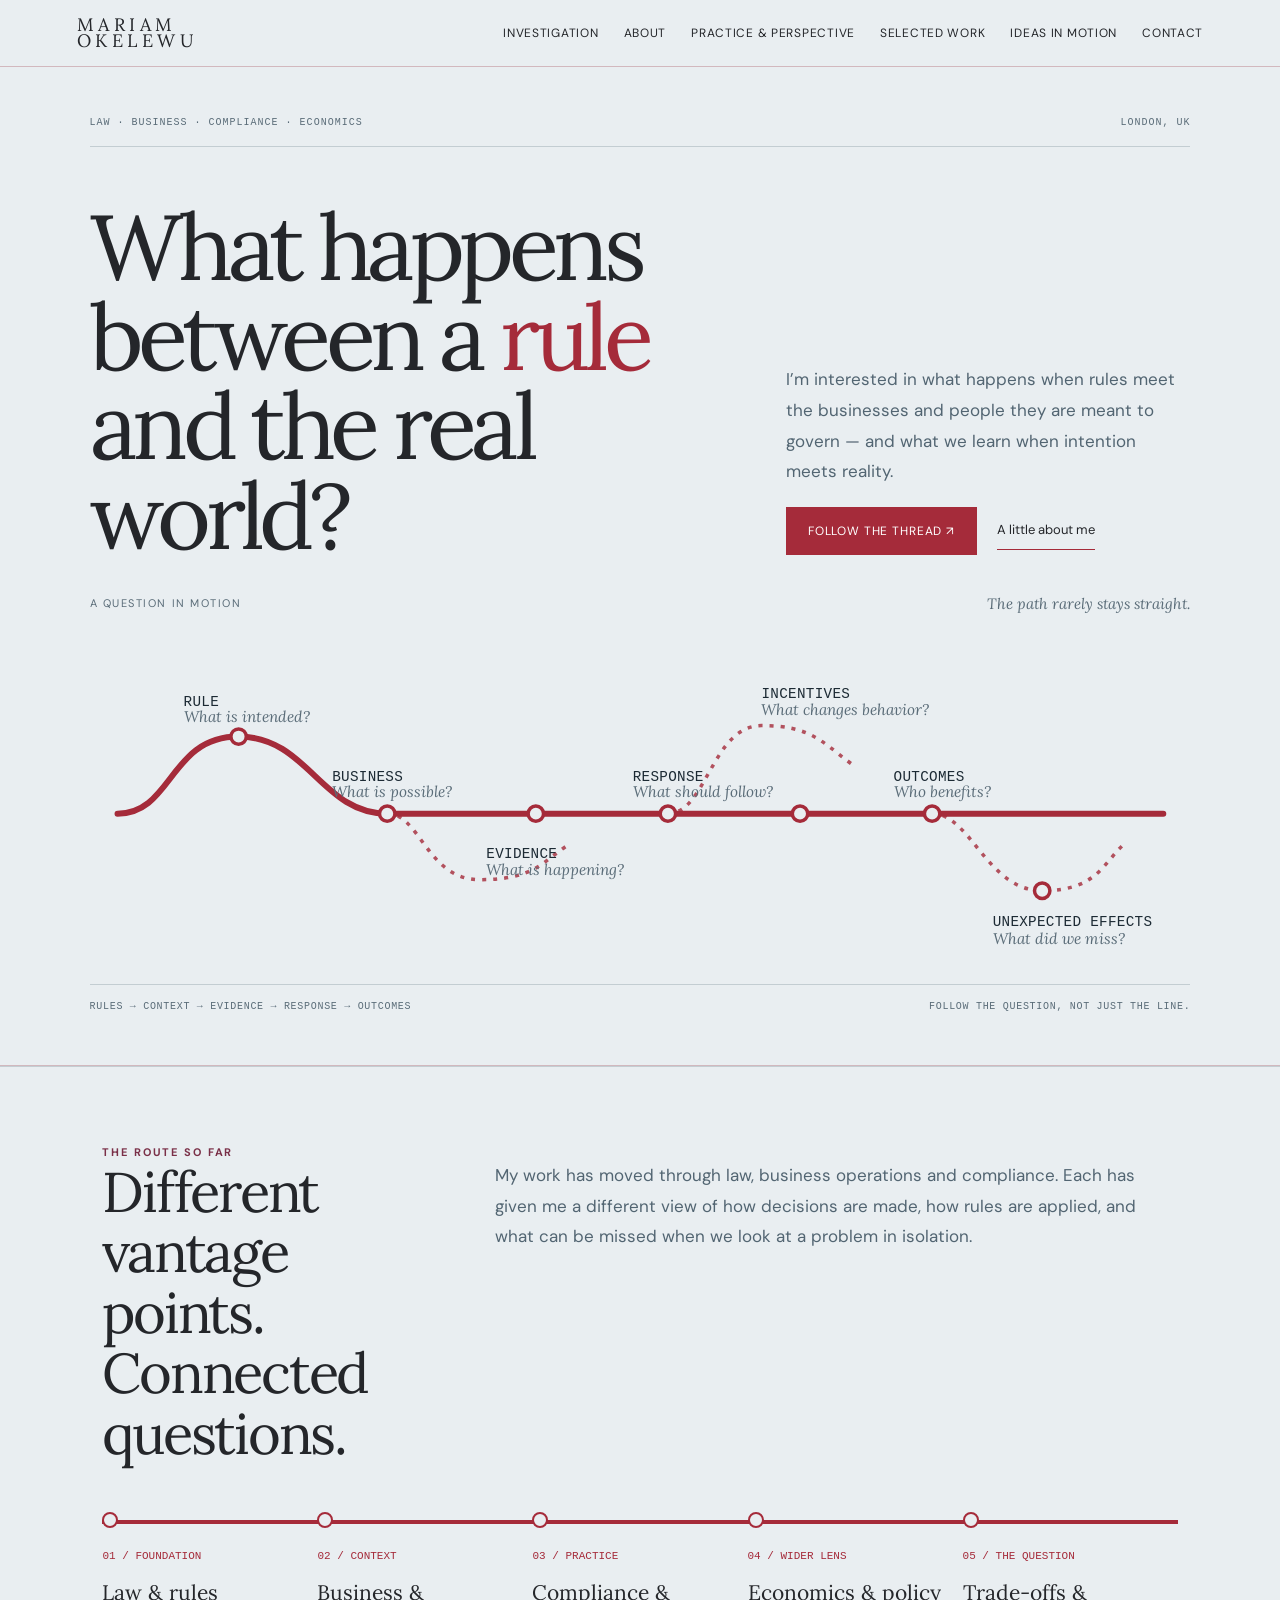
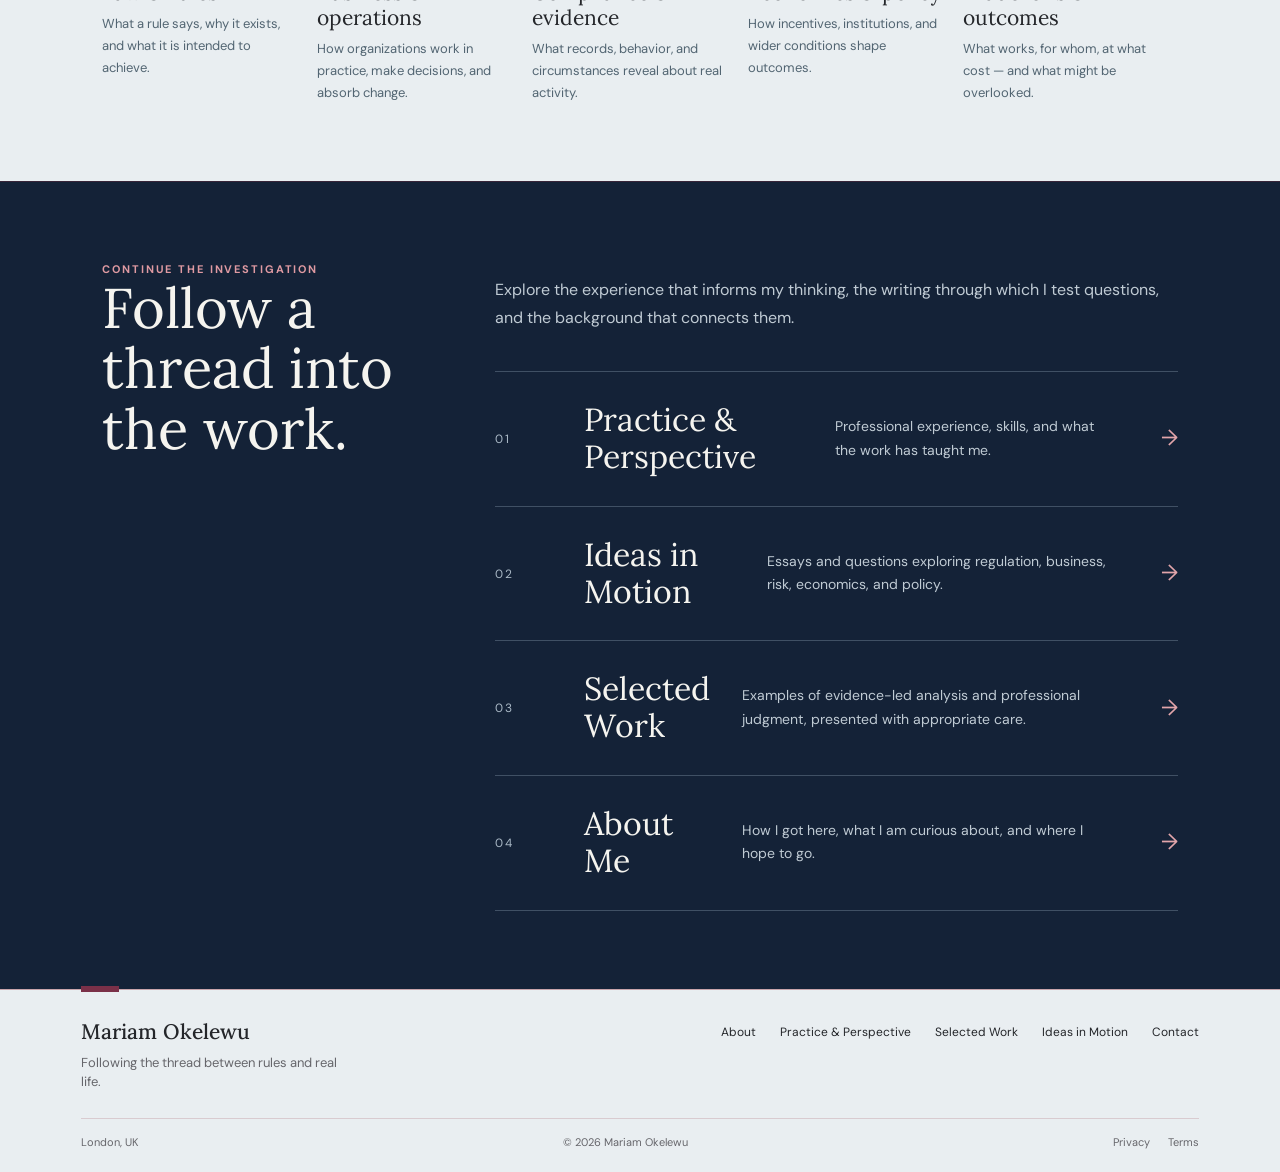
==== commit 0d7c1a53: "Add files via upload" ====
--- a/index.html
+++ b/index.html
@@ -25,37 +25,23 @@
 <div class="thread-steps"><div class="thread-step"><span class="step-num">01 / FOUNDATION</span><h3>Law &amp; rules</h3><p>What a rule says, why it exists, and what it is intended to achieve.</p></div><div class="thread-step"><span class="step-num">02 / CONTEXT</span><h3>Business &amp; operations</h3><p>How organizations work in practice, make decisions, and absorb change.</p></div><div class="thread-step"><span class="step-num">03 / PRACTICE</span><h3>Compliance &amp; evidence</h3><p>What records, behavior, and circumstances reveal about real activity.</p></div><div class="thread-step"><span class="step-num">04 / WIDER LENS</span><h3>Economics &amp; policy</h3><p>How incentives, institutions, and wider conditions shape outcomes.</p></div><div class="thread-step"><span class="step-num">05 / THE QUESTION</span><h3>Trade-offs &amp; outcomes</h3><p>What works, for whom, at what cost — and what might be overlooked.</p></div></div></section>
 <section class="thread-gateway"><div class="section-grid"><div><div class="kicker">Continue the investigation</div><h2>Follow a thread into the work.</h2></div><div><p>Explore the experience that informs my thinking, the writing through which I test questions, and the background that connects them.</p><div class="editorial-links"><a class="editorial-link" href="practice.html"><span class="editorial-number">01</span><span class="editorial-main"><span class="editorial-title">Practice &amp; Perspective</span><span class="editorial-desc">Professional experience, skills, and what the work has taught me.</span></span><span class="editorial-arrow">→</span></a><a class="editorial-link" href="ideas.html"><span class="editorial-number">02</span><span class="editorial-main"><span class="editorial-title">Ideas in Motion</span><span class="editorial-desc">Essays and questions exploring regulation, business, risk, economics, and policy.</span></span><span class="editorial-arrow">→</span></a><a class="editorial-link" href="work.html"><span class="editorial-number">03</span><span class="editorial-main"><span class="editorial-title">Selected Work</span><span class="editorial-desc">Examples of evidence-led analysis and professional judgment, presented with appropriate care.</span></span><span class="editorial-arrow">→</span></a><a class="editorial-link" href="about.html"><span class="editorial-number">04</span><span class="editorial-main"><span class="editorial-title">About Me</span><span class="editorial-desc">How I got here, what I am curious about, and where I hope to go.</span></span><span class="editorial-arrow">→</span></a></div></div></div></section>
 </div>
-<footer>
-  <div class="footer-inner">
-    <div class="footer-top">
-      <div class="footer-primary">
-        
-        <h2 class="footer-title">Risk · Regulation · Business · Public Policy</h2>
-      </div>
-      <div class="footer-nav">
-        <div>
-          <span class="footer-label">Explore</span>
-          <div class="footer-links">
-            <a href="about.html">About</a>
-            <a href="practice.html">Professional Practice</a>
-            <a href="work.html">Selected Work</a>
-            <a href="ideas.html">Ideas in Motion</a>
-          </div>
-        </div>
-        <div>
-          <span class="footer-label">Connect</span>
-          <div class="footer-links">
-            <a href="contact.html">Contact</a>
-          </div>
-        </div>
-      </div>
+<footer class="site-footer">
+  <div class="site-footer-inner">
+    <div class="site-footer-main">
+      <a class="site-footer-brand" href="index.html">Mariam Okelewu</a>
+      <p class="site-footer-tagline">Following the thread between rules and real life.</p>
+      <nav class="site-footer-nav" aria-label="Footer navigation">
+        <a href="about.html">About</a>
+        <a href="practice.html">Practice &amp; Perspective</a>
+        <a href="work.html">Selected Work</a>
+        <a href="ideas.html">Ideas in Motion</a>
+        <a href="contact.html">Contact</a>
+      </nav>
     </div>
-    <div class="footer-bottom">
-      <span class="footer-location">London, UK</span><span>© 2026 Mariam Okelewu</span>
-      <div class="footer-bottom-links">
-        <a href="privacy.html">Privacy</a>
-        <a href="terms.html">Terms</a>
-      </div>
+    <div class="site-footer-bottom">
+      <span>London, UK</span>
+      <span>© 2026 Mariam Okelewu</span>
+      <div class="site-footer-legal"><a href="privacy.html">Privacy</a><a href="terms.html">Terms</a></div>
     </div>
   </div>
 </footer><script>(function(){const b=document.querySelector('.menu-toggle'),m=document.getElementById('site-menu');if(!b||!m)return;b.addEventListener('click',function(){const open=m.classList.toggle('open');b.setAttribute('aria-expanded',String(open));b.setAttribute('aria-label',open?'Close navigation menu':'Open navigation menu');});m.querySelectorAll('a').forEach(function(a){a.addEventListener('click',function(){m.classList.remove('open');b.setAttribute('aria-expanded','false');b.setAttribute('aria-label','Open navigation menu');});});})();</script></body></html>
--- a/styles.css
+++ b/styles.css
@@ -566,3 +566,98 @@
   .thread-meta{font-size:10px;line-height:1.5}
   .thread-map-heading{font-size:11px}
 }
+
+
+/* Red Thread footer: light pages stay on the pastel-blue canvas; Investigation remains navy. */
+.site-footer{
+  position:relative;
+  margin-top:0;
+  padding:30px clamp(24px,6.3vw,92px) 22px;
+  background:var(--paper, #e9eef1);
+  color:var(--ink, #24262a);
+  border-top:1px solid rgba(146,45,57,.38);
+}
+.site-footer:before{
+  content:"";
+  position:absolute;
+  top:-4px;
+  left:clamp(24px,6.3vw,92px);
+  width:38px;
+  height:6px;
+  background:var(--burgundy, #922d39);
+}
+.site-footer-inner{max-width:1220px;margin:0 auto}
+.site-footer-main{
+  display:grid;
+  grid-template-columns:minmax(180px,.75fr) minmax(280px,1.25fr);
+  align-items:start;
+  column-gap:48px;
+  row-gap:10px;
+  padding-bottom:26px;
+}
+.site-footer-brand{
+  color:var(--ink, #24262a);
+  font:500 21px/1.1 "Lora",Georgia,"Times New Roman",serif;
+  text-decoration:none;
+}
+.site-footer-tagline{
+  grid-column:1;
+  margin:0;
+  color:var(--muted, #66666b);
+  font:13px/1.5 "DM Sans",Arial,sans-serif;
+  max-width:260px;
+}
+.site-footer-nav{
+  grid-column:2;
+  grid-row:1 / span 2;
+  display:flex;
+  justify-content:flex-end;
+  align-items:center;
+  flex-wrap:wrap;
+  gap:12px 24px;
+  padding-top:2px;
+}
+.site-footer-nav a,.site-footer-legal a{
+  color:var(--ink, #24262a);
+  font-size:12px;
+  text-decoration:none;
+  transition:color .2s ease;
+}
+.site-footer-nav a:hover,.site-footer-legal a:hover{color:var(--burgundy, #922d39)}
+.site-footer-bottom{
+  display:flex;
+  align-items:center;
+  justify-content:space-between;
+  gap:16px 24px;
+  border-top:1px solid rgba(146,45,57,.18);
+  padding-top:15px;
+  color:var(--muted, #66666b);
+  font:11px/1.5 "DM Sans",Arial,sans-serif;
+}
+.site-footer-legal{display:flex;gap:18px}
+.site-footer-legal a{font-size:11px;color:var(--muted, #66666b)}
+.site-footer-dark{
+  background:#142237;
+  color:#f5f4ef;
+  border-top-color:rgba(177,58,70,.72);
+}
+.site-footer-dark:before{background:#b13a46}
+.site-footer-dark .site-footer-brand,
+.site-footer-dark .site-footer-nav a{color:#f5f4ef}
+.site-footer-dark .site-footer-tagline,
+.site-footer-dark .site-footer-bottom,
+.site-footer-dark .site-footer-legal a{color:#c5d0da}
+.site-footer-dark .site-footer-nav a:hover,
+.site-footer-dark .site-footer-legal a:hover{color:#e3a3ac}
+.site-footer-dark .site-footer-bottom{border-top-color:rgba(245,244,239,.2)}
+@media(max-width:760px){
+  .site-footer{padding-top:25px}
+  .site-footer-main{grid-template-columns:1fr;gap:9px;padding-bottom:22px}
+  .site-footer-tagline,.site-footer-nav{grid-column:1;grid-row:auto}
+  .site-footer-nav{justify-content:flex-start;gap:12px 20px;padding-top:13px}
+  .site-footer-bottom{justify-content:flex-start;flex-wrap:wrap;gap:10px 18px}
+}
+@media(max-width:460px){
+  .site-footer-bottom{align-items:flex-start;flex-direction:column;gap:8px}
+  .site-footer-legal{gap:16px}
+}
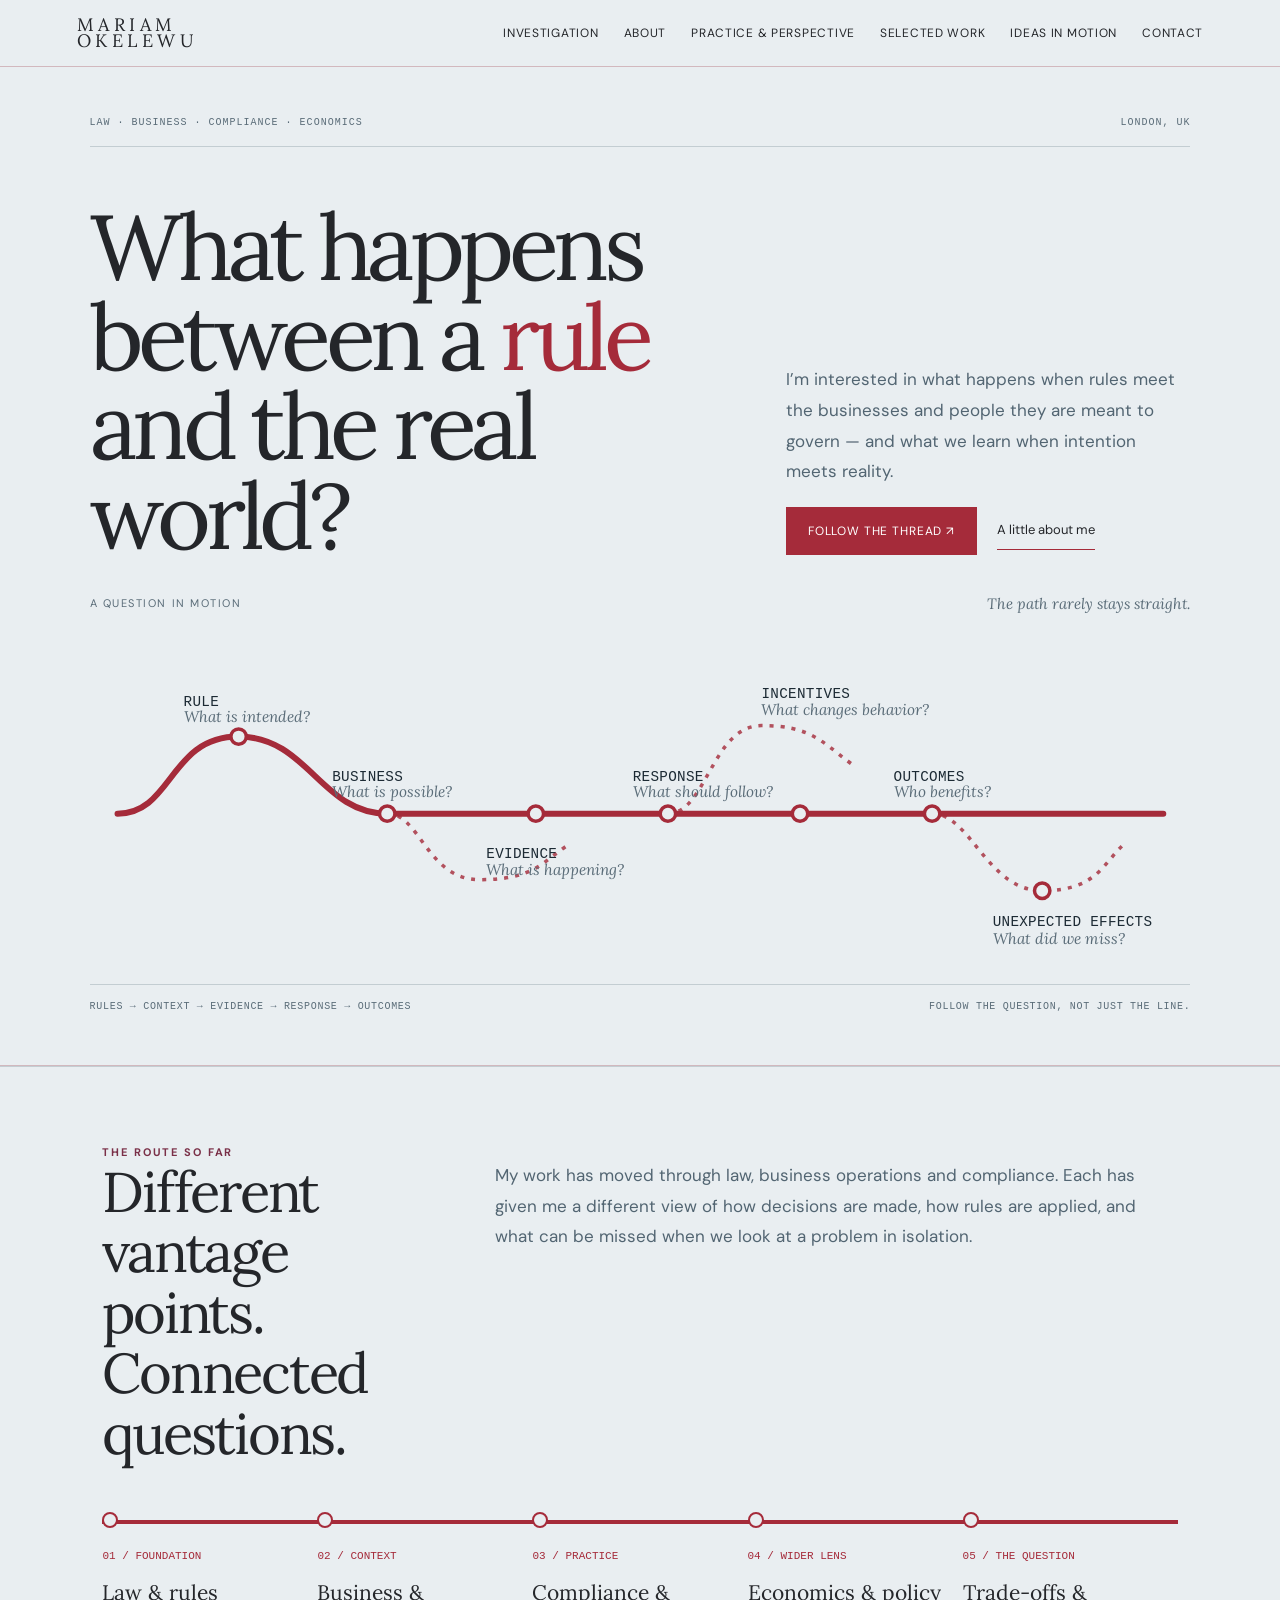
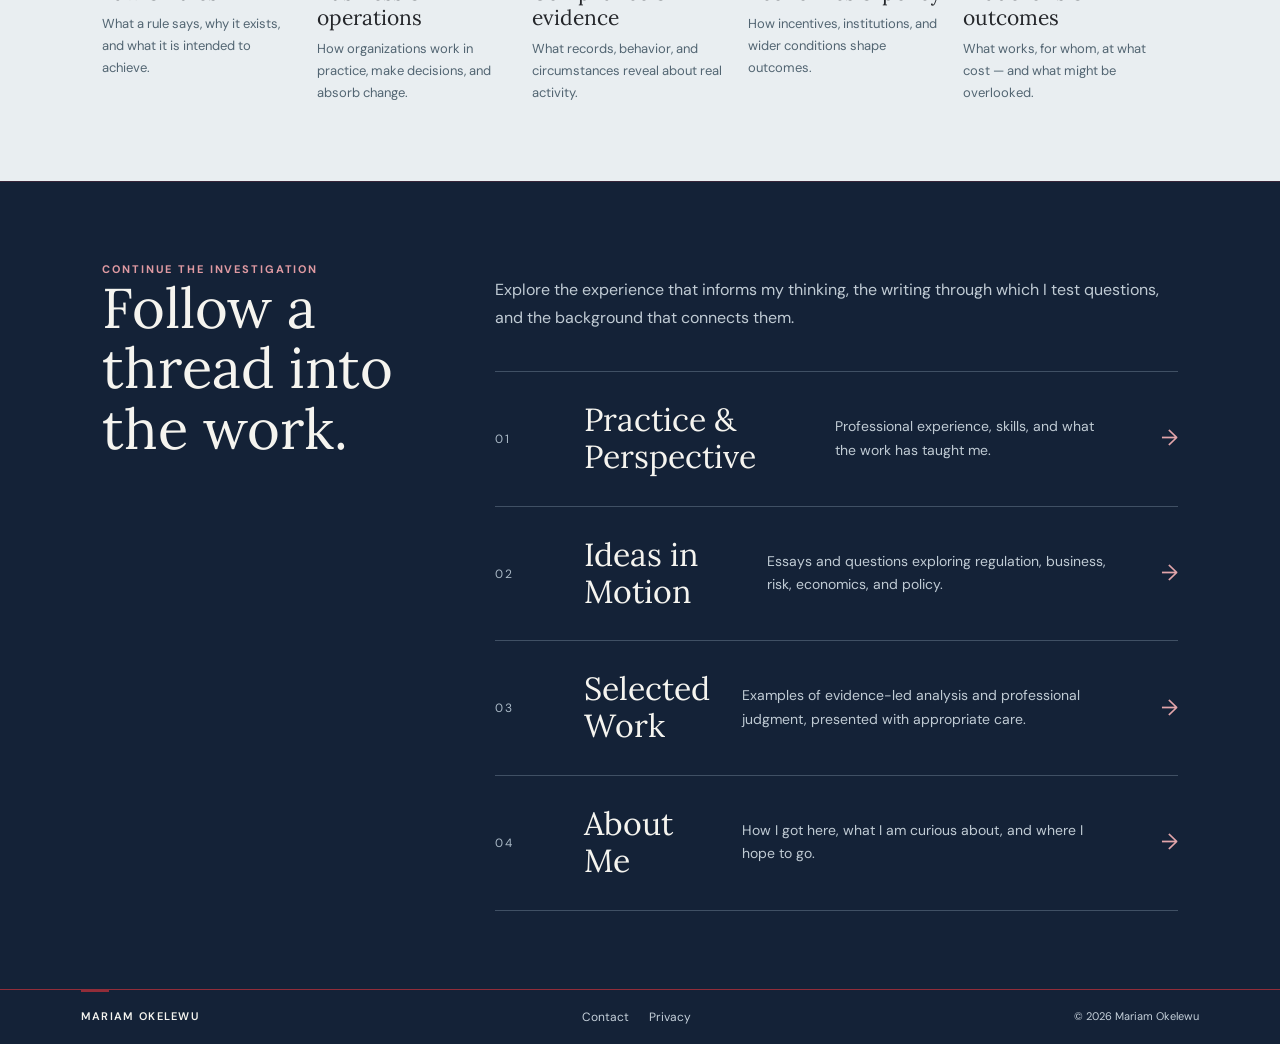
==== commit 025ced27: "Add files via upload" ====
--- a/index.html
+++ b/index.html
@@ -1,4 +1,4 @@
-<!doctype html><html lang="en"><head><meta charset="utf-8"><meta name="viewport" content="width=device-width,initial-scale=1"><title>Mariam Okelewu — Following the thread between rules and real life</title><meta name="description" content="Professional portfolio across risk, regulation, business analysis and public policy."><meta property="og:title" content="Mariam Okelewu — Risk · Regulation · Business · Public Policy"><meta property="og:description" content="Professional portfolio across risk, regulation, business analysis and public policy."><meta property="og:type" content="website"><meta property="og:url" content="https://mariamokelewu.github.io/"><meta name="twitter:card" content="summary"><meta name="twitter:title" content="Mariam Okelewu — Risk · Regulation · Business · Public Policy"><meta name="twitter:description" content="Professional portfolio across risk, regulation, business analysis and public policy."><link rel="canonical" href="https://mariamokelewu.github.io/"><meta name="theme-color" content="#e9eef1"><link rel="icon" href="favicon.svg" type="image/svg+xml"><link rel="preconnect" href="https://fonts.googleapis.com"><link rel="preconnect" href="https://fonts.gstatic.com" crossorigin><link href="https://fonts.googleapis.com/css2?family=DM+Sans:wght@400;500;600;700&family=Lora:wght@400;500;600&display=swap" rel="stylesheet"><link rel="stylesheet" href="styles.css?v=20261026"><script type="application/ld+json">{"@context":"https://schema.org","@type":"Person","name":"Mariam Okelewu","url":"https://mariamokelewu.github.io/"}</script></head><body><a class="skip-link" href="#main-content">Skip to main content</a><nav class="nav"><a class="logo" href="index.html">MARIAM OKELEWU</a><button class="menu-toggle" type="button" aria-expanded="false" aria-controls="site-menu" aria-label="Open navigation menu"><span></span><span></span><span></span></button><div class="links" id="site-menu"><a href="investigation.html">Investigation</a><a href="about.html">About</a><a href="practice.html">Practice &amp; Perspective</a><a href="work.html">Selected Work</a><a href="ideas.html">Ideas in Motion</a><a href="contact.html">Contact</a></div></nav><div class="thread-home">
+<!doctype html><html lang="en"><head><meta charset="utf-8"><meta name="viewport" content="width=device-width,initial-scale=1"><title>Mariam Okelewu — Following the thread between rules and real life</title><meta name="description" content="Professional portfolio across risk, regulation, business analysis and public policy."><meta property="og:title" content="Mariam Okelewu — Risk · Regulation · Business · Public Policy"><meta property="og:description" content="Professional portfolio across risk, regulation, business analysis and public policy."><meta property="og:type" content="website"><meta property="og:url" content="https://mariamokelewu.github.io/"><meta name="twitter:card" content="summary"><meta name="twitter:title" content="Mariam Okelewu — Risk · Regulation · Business · Public Policy"><meta name="twitter:description" content="Professional portfolio across risk, regulation, business analysis and public policy."><link rel="canonical" href="https://mariamokelewu.github.io/"><meta name="theme-color" content="#e9eef1"><link rel="icon" href="favicon.svg" type="image/svg+xml"><link rel="preconnect" href="https://fonts.googleapis.com"><link rel="preconnect" href="https://fonts.gstatic.com" crossorigin><link href="https://fonts.googleapis.com/css2?family=DM+Sans:wght@400;500;600;700&family=Lora:wght@400;500;600&display=swap" rel="stylesheet"><link rel="stylesheet" href="styles.css?v=20261027"><script type="application/ld+json">{"@context":"https://schema.org","@type":"Person","name":"Mariam Okelewu","url":"https://mariamokelewu.github.io/"}</script></head><body><a class="skip-link" href="#main-content">Skip to main content</a><nav class="nav"><a class="logo" href="index.html">MARIAM OKELEWU</a><button class="menu-toggle" type="button" aria-expanded="false" aria-controls="site-menu" aria-label="Open navigation menu"><span></span><span></span><span></span></button><div class="links" id="site-menu"><a href="investigation.html">Investigation</a><a href="about.html">About</a><a href="practice.html">Practice &amp; Perspective</a><a href="work.html">Selected Work</a><a href="ideas.html">Ideas in Motion</a><a href="contact.html">Contact</a></div></nav><div class="thread-home">
 <header class="hero"><div class="thread-meta"><span>Law · Business · Compliance · Economics</span><span>London, UK</span></div>
 <div class="thread-intro"><h1>What happens between a <em>rule</em> and the real world?</h1><div class="thread-summary"><p>I’m interested in what happens when rules meet the businesses and people they are meant to govern — and what we learn when intention meets reality.</p><div class="thread-actions"><a class="button" href="investigation.html">Follow the thread ↗</a><a class="thread-text-link" href="about.html">A little about me</a></div></div></div>
 <div class="thread-map-wrap"><div class="thread-map-heading"><span>A question in motion</span><em>The path rarely stays straight.</em></div>
@@ -27,21 +27,11 @@
 </div>
 <footer class="site-footer">
   <div class="site-footer-inner">
-    <div class="site-footer-main">
-      <a class="site-footer-brand" href="index.html">Mariam Okelewu</a>
-      <p class="site-footer-tagline">Following the thread between rules and real life.</p>
-      <nav class="site-footer-nav" aria-label="Footer navigation">
-        <a href="about.html">About</a>
-        <a href="practice.html">Practice &amp; Perspective</a>
-        <a href="work.html">Selected Work</a>
-        <a href="ideas.html">Ideas in Motion</a>
-        <a href="contact.html">Contact</a>
-      </nav>
-    </div>
-    <div class="site-footer-bottom">
-      <span>London, UK</span>
-      <span>© 2026 Mariam Okelewu</span>
-      <div class="site-footer-legal"><a href="privacy.html">Privacy</a><a href="terms.html">Terms</a></div>
-    </div>
+    <a class="site-footer-brand" href="index.html">MARIAM OKELEWU</a>
+    <nav class="site-footer-nav" aria-label="Footer links">
+      <a href="contact.html">Contact</a>
+      <a href="privacy.html">Privacy</a>
+    </nav>
+    <span class="site-footer-copy">© 2026 Mariam Okelewu</span>
   </div>
 </footer><script>(function(){const b=document.querySelector('.menu-toggle'),m=document.getElementById('site-menu');if(!b||!m)return;b.addEventListener('click',function(){const open=m.classList.toggle('open');b.setAttribute('aria-expanded',String(open));b.setAttribute('aria-label',open?'Close navigation menu':'Open navigation menu');});m.querySelectorAll('a').forEach(function(a){a.addEventListener('click',function(){m.classList.remove('open');b.setAttribute('aria-expanded','false');b.setAttribute('aria-label','Open navigation menu');});});})();</script></body></html>
--- a/styles.css
+++ b/styles.css
@@ -567,97 +567,63 @@
   .thread-map-heading{font-size:11px}
 }
 
-
-/* Red Thread footer: light pages stay on the pastel-blue canvas; Investigation remains navy. */
-.site-footer{
-  position:relative;
-  margin-top:0;
-  padding:30px clamp(24px,6.3vw,92px) 22px;
-  background:var(--paper, #e9eef1);
-  color:var(--ink, #24262a);
-  border-top:1px solid rgba(146,45,57,.38);
-}
-.site-footer:before{
-  content:"";
-  position:absolute;
-  top:-4px;
-  left:clamp(24px,6.3vw,92px);
-  width:38px;
-  height:6px;
-  background:var(--burgundy, #922d39);
-}
-.site-footer-inner{max-width:1220px;margin:0 auto}
-.site-footer-main{
-  display:grid;
-  grid-template-columns:minmax(180px,.75fr) minmax(280px,1.25fr);
-  align-items:start;
-  column-gap:48px;
-  row-gap:10px;
-  padding-bottom:26px;
-}
-.site-footer-brand{
-  color:var(--ink, #24262a);
-  font:500 21px/1.1 "Lora",Georgia,"Times New Roman",serif;
-  text-decoration:none;
-}
-.site-footer-tagline{
-  grid-column:1;
-  margin:0;
-  color:var(--muted, #66666b);
-  font:13px/1.5 "DM Sans",Arial,sans-serif;
-  max-width:260px;
-}
-.site-footer-nav{
-  grid-column:2;
-  grid-row:1 / span 2;
-  display:flex;
-  justify-content:flex-end;
-  align-items:center;
-  flex-wrap:wrap;
-  gap:12px 24px;
-  padding-top:2px;
-}
-.site-footer-nav a,.site-footer-legal a{
-  color:var(--ink, #24262a);
-  font-size:12px;
-  text-decoration:none;
-  transition:color .2s ease;
-}
-.site-footer-nav a:hover,.site-footer-legal a:hover{color:var(--burgundy, #922d39)}
-.site-footer-bottom{
-  display:flex;
-  align-items:center;
-  justify-content:space-between;
-  gap:16px 24px;
-  border-top:1px solid rgba(146,45,57,.18);
-  padding-top:15px;
-  color:var(--muted, #66666b);
-  font:11px/1.5 "DM Sans",Arial,sans-serif;
-}
-.site-footer-legal{display:flex;gap:18px}
-.site-footer-legal a{font-size:11px;color:var(--muted, #66666b)}
-.site-footer-dark{
-  background:#142237;
-  color:#f5f4ef;
-  border-top-color:rgba(177,58,70,.72);
-}
-.site-footer-dark:before{background:#b13a46}
-.site-footer-dark .site-footer-brand,
-.site-footer-dark .site-footer-nav a{color:#f5f4ef}
-.site-footer-dark .site-footer-tagline,
-.site-footer-dark .site-footer-bottom,
-.site-footer-dark .site-footer-legal a{color:#c5d0da}
-.site-footer-dark .site-footer-nav a:hover,
-.site-footer-dark .site-footer-legal a:hover{color:#e3a3ac}
-.site-footer-dark .site-footer-bottom{border-top-color:rgba(245,244,239,.2)}
-@media(max-width:760px){
-  .site-footer{padding-top:25px}
-  .site-footer-main{grid-template-columns:1fr;gap:9px;padding-bottom:22px}
-  .site-footer-tagline,.site-footer-nav{grid-column:1;grid-row:auto}
-  .site-footer-nav{justify-content:flex-start;gap:12px 20px;padding-top:13px}
-  .site-footer-bottom{justify-content:flex-start;flex-wrap:wrap;gap:10px 18px}
-}
-@media(max-width:460px){
-  .site-footer-bottom{align-items:flex-start;flex-direction:column;gap:8px}
-  .site-footer-legal{gap:16px}
-}
+/* Minimal navy footer with the site's fine burgundy rule and small left tab. */
+.site-footer,
+.site-footer.site-footer-dark {
+  position: relative !important;
+  margin-top: 0 !important;
+  padding: 18px clamp(24px, 6.3vw, 92px) !important;
+  background: #142237 !important;
+  color: #f5f4ef !important;
+  border-top: 1px solid #922d39 !important;
+}
+.site-footer:before {
+  content: "" !important;
+  position: absolute !important;
+  top: -1px !important;
+  left: clamp(24px, 6.3vw, 92px) !important;
+  width: 28px !important;
+  height: 3px !important;
+  background: #922d39 !important;
+}
+.site-footer .site-footer-inner {
+  max-width: 1220px !important;
+  margin: 0 auto !important;
+  display: flex !important;
+  align-items: center !important;
+  justify-content: space-between !important;
+  gap: 12px 24px !important;
+}
+.site-footer .site-footer-brand {
+  color: #f5f4ef !important;
+  font: 600 11px/1.4 "DM Sans", Arial, sans-serif !important;
+  letter-spacing: .12em !important;
+  text-decoration: none !important;
+  white-space: nowrap;
+}
+.site-footer .site-footer-nav {
+  display: flex !important;
+  align-items: center !important;
+  justify-content: center !important;
+  flex-wrap: wrap !important;
+  gap: 8px 20px !important;
+  padding: 0 !important;
+  margin: 0 !important;
+}
+.site-footer .site-footer-nav a {
+  color: #c5d0da !important;
+  font: 12px/1.5 "DM Sans", Arial, sans-serif !important;
+  text-decoration: none !important;
+}
+.site-footer .site-footer-nav a:hover { color: #e3a3ac !important; }
+.site-footer .site-footer-copy {
+  color: #c5d0da !important;
+  font: 11px/1.5 "DM Sans", Arial, sans-serif !important;
+  white-space: nowrap;
+}
+@media (max-width: 640px) {
+  .site-footer .site-footer-inner { flex-wrap: wrap !important; justify-content: space-between !important; }
+  .site-footer .site-footer-nav { order: 3; width: 100%; justify-content: flex-start !important; }
+  .site-footer .site-footer-copy { margin-left: auto; }
+  .site-footer:before { left: 22px !important; }
+}
